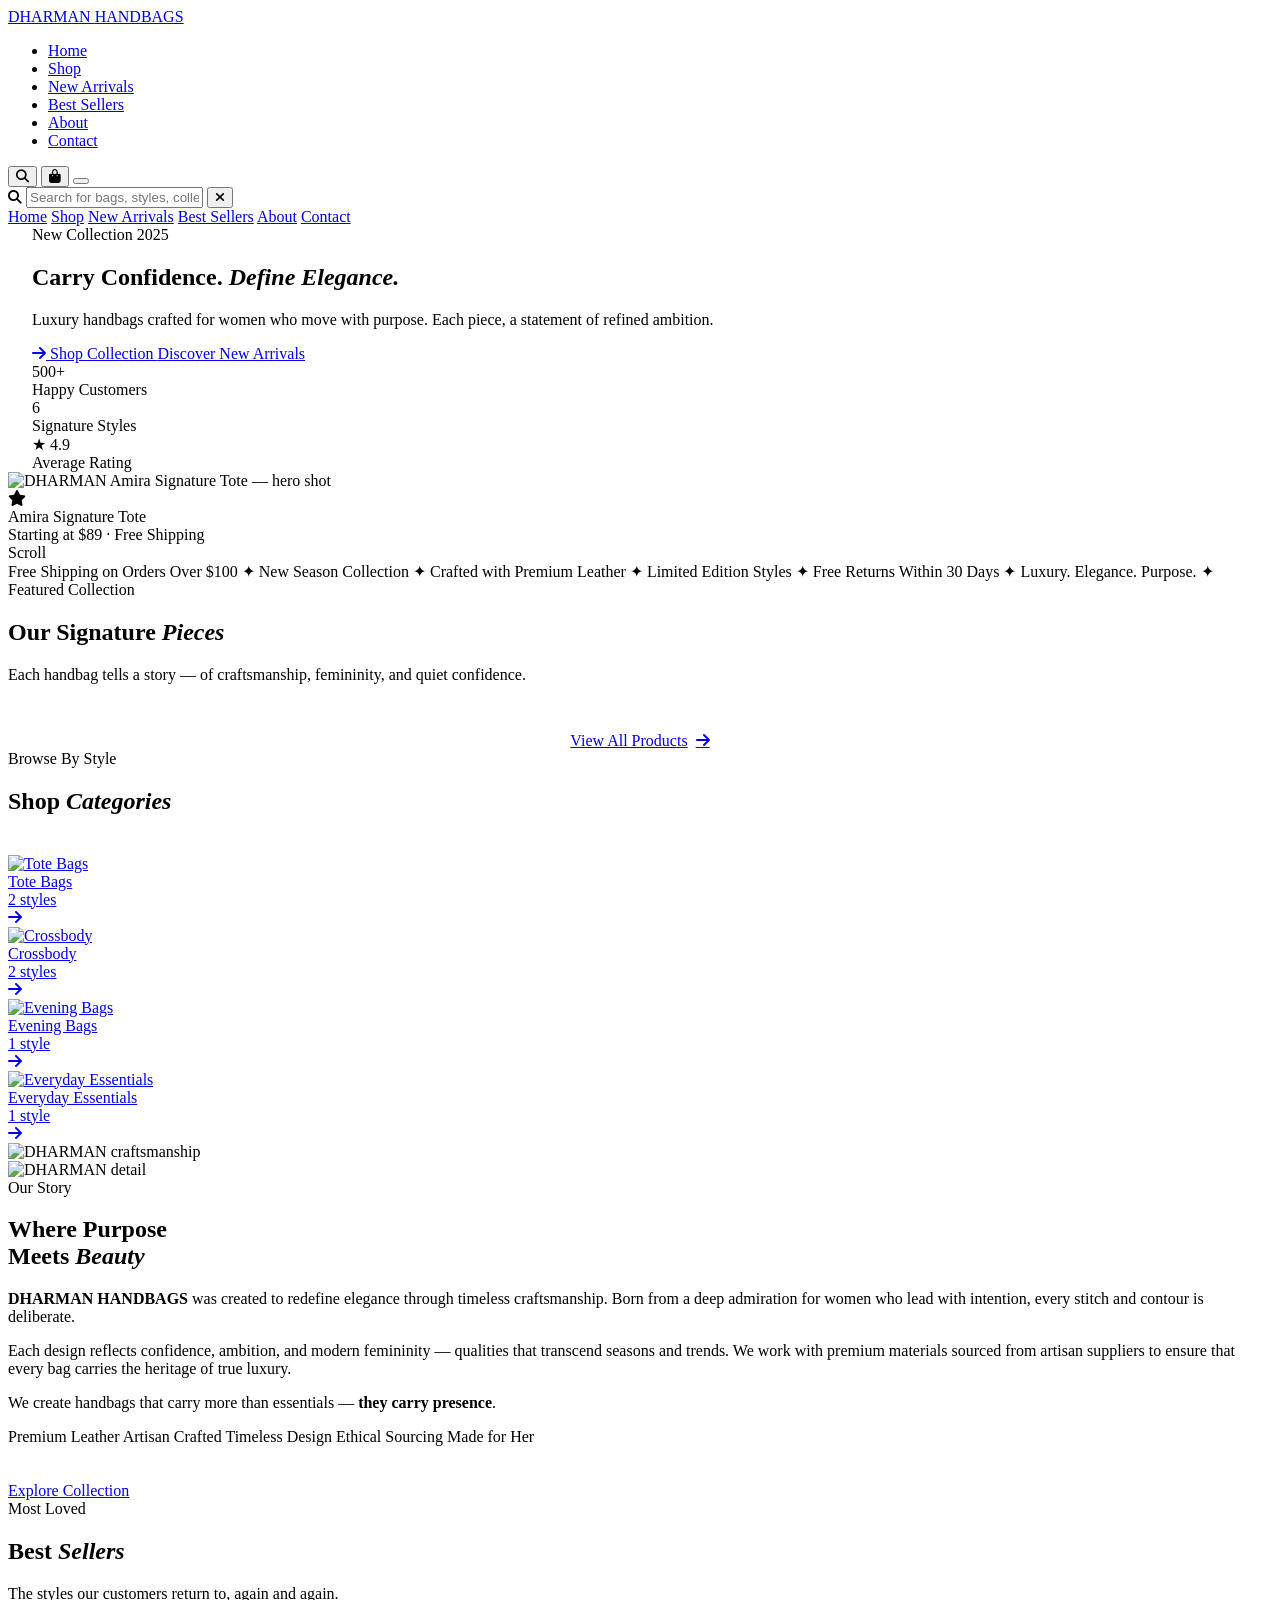
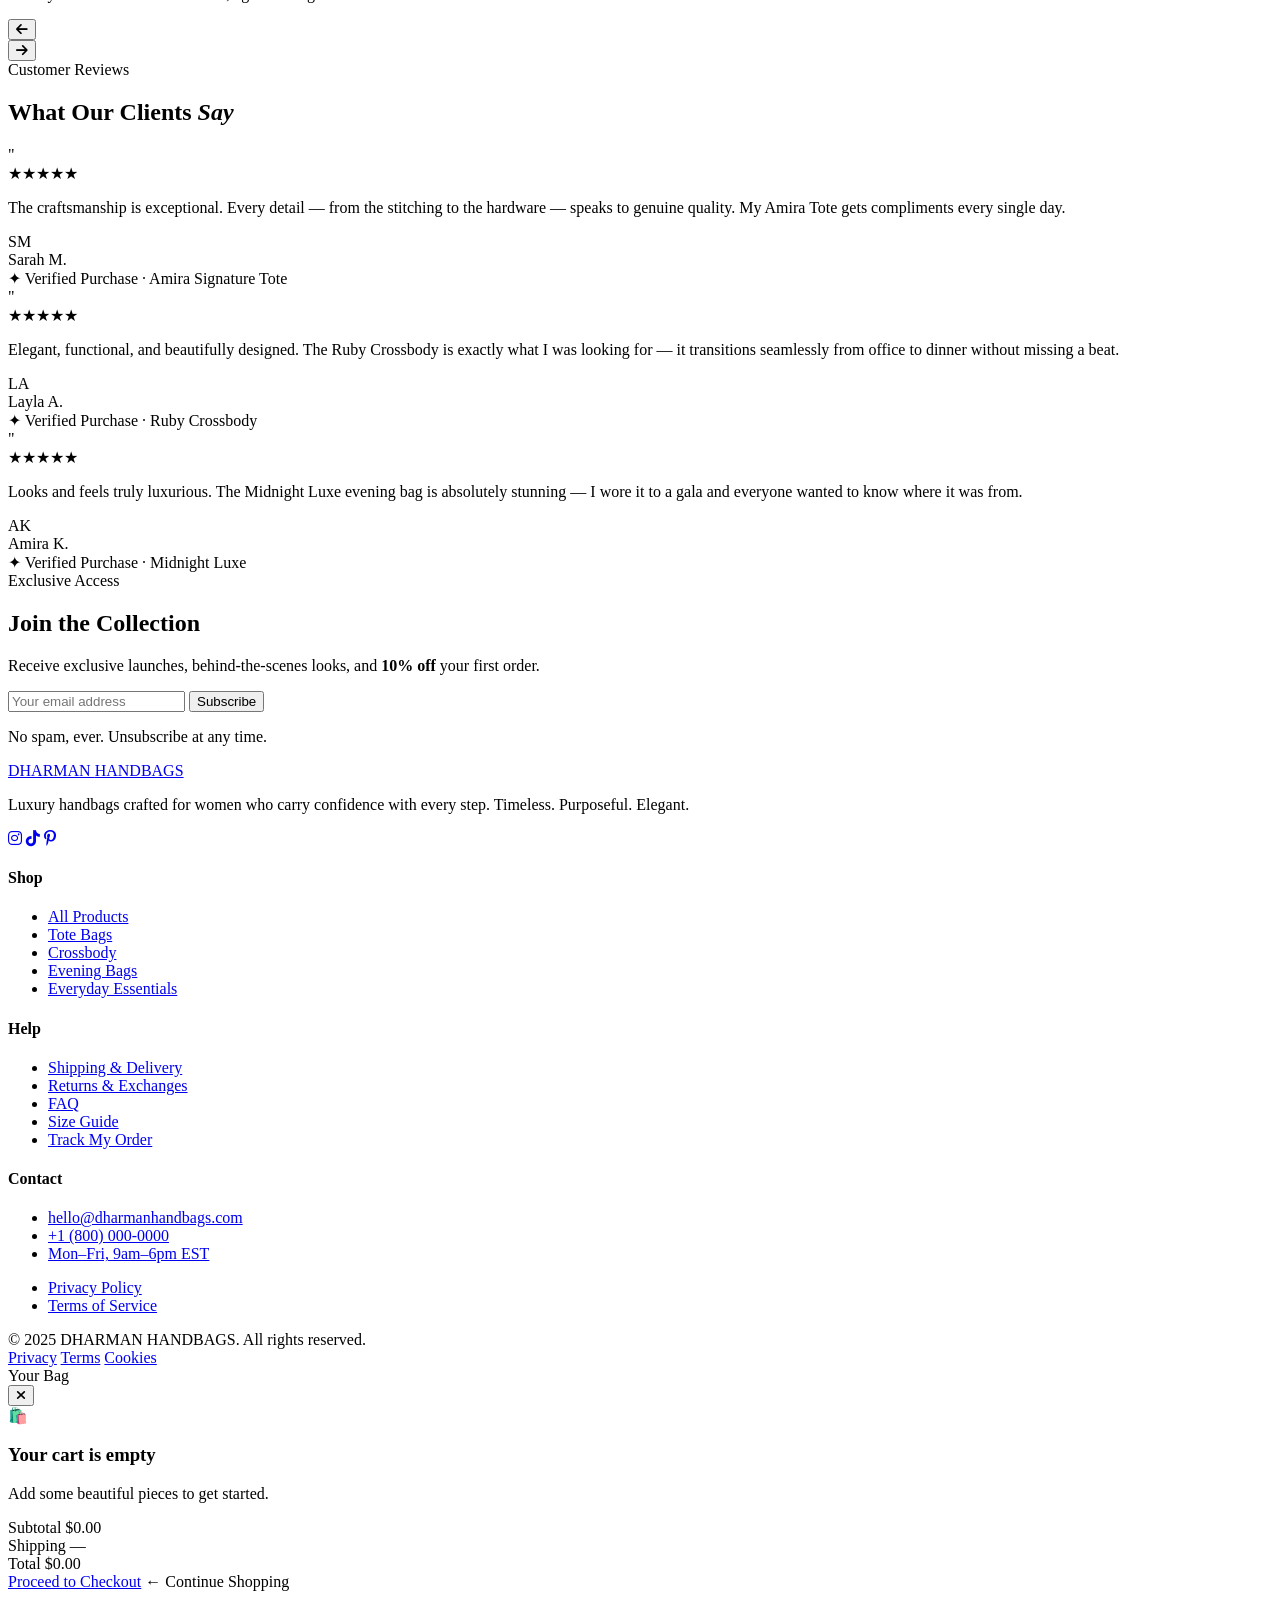
==== index.html @ b0549db4 "Rename index (2).html to index.html" ====
<!DOCTYPE html>
<html lang="en">
<head>
  <meta charset="UTF-8">
  <meta name="viewport" content="width=device-width, initial-scale=1.0">
  <title>DHARMAN HANDBAGS — Luxury Crafted for Women Who Move with Purpose</title>
  <meta name="description" content="Discover DHARMAN HANDBAGS — a luxury women's handbag brand crafted for elegance, confidence, and timeless style.">
  <link rel="stylesheet" href="style.css">
  <link rel="preconnect" href="https://fonts.googleapis.com">
  <link rel="preconnect" href="https://fonts.gstatic.com" crossorigin>
  <link rel="stylesheet" href="https://cdnjs.cloudflare.com/ajax/libs/font-awesome/6.5.0/css/all.min.css">
</head>
<body>

<!-- ═══════════════════════════════════════════════════════════
     NAVBAR
═══════════════════════════════════════════════════════════ -->
<nav class="navbar">
  <div class="container nav-inner">
    <a href="index.html" class="nav-logo">DHARMAN <span>HANDBAGS</span></a>
    <ul class="nav-links">
      <li><a href="index.html">Home</a></li>
      <li><a href="shop.html">Shop</a></li>
      <li><a href="shop.html?cat=New+Arrivals">New Arrivals</a></li>
      <li><a href="shop.html?sort=popular">Best Sellers</a></li>
      <li><a href="#story">About</a></li>
      <li><a href="#contact">Contact</a></li>
    </ul>
    <div class="nav-icons">
      <button class="search-toggle" aria-label="Search"><i class="fas fa-search"></i></button>
      <button class="cart-toggle" aria-label="Cart" style="position:relative;">
        <i class="fas fa-shopping-bag"></i>
        <span class="cart-count" style="display:none;">0</span>
      </button>
      <button class="hamburger" aria-label="Menu">
        <span></span><span></span><span></span>
      </button>
    </div>
  </div>
</nav>

<!-- Search Bar -->
<div class="search-bar">
  <i class="fas fa-search" style="color:var(--text-muted);font-size:0.85rem;"></i>
  <input type="text" placeholder="Search for bags, styles, collections…">
  <button class="search-close"><i class="fas fa-times"></i></button>
</div>

<!-- Mobile Nav -->
<nav class="mobile-nav">
  <a href="index.html">Home</a>
  <a href="shop.html">Shop</a>
  <a href="shop.html?cat=New+Arrivals">New Arrivals</a>
  <a href="shop.html?sort=popular">Best Sellers</a>
  <a href="#story">About</a>
  <a href="#contact">Contact</a>
</nav>

<!-- ═══════════════════════════════════════════════════════════
     HERO
═══════════════════════════════════════════════════════════ -->
<section class="hero">
  <div class="hero-bg"></div>
  <div class="hero-pattern"></div>

  <div class="container" style="display:contents;">
    <div class="hero-content" style="padding-left:max(24px, calc((100vw - 1280px)/2 + 24px));">
      <div class="hero-eyebrow fade-in">New Collection 2025</div>
      <h1 class="hero-title fade-in fade-in-delay-1">
        Carry Confidence.
        <em>Define Elegance.</em>
      </h1>
      <p class="hero-sub fade-in fade-in-delay-2">
        Luxury handbags crafted for women who move with purpose.
        Each piece, a statement of refined ambition.
      </p>
      <div class="hero-ctas fade-in fade-in-delay-3">
        <a href="shop.html" class="btn-primary">
          <i class="fas fa-arrow-right"></i> Shop Collection
        </a>
        <a href="shop.html?cat=New+Arrivals" class="btn-secondary">
          Discover New Arrivals
        </a>
      </div>
      <div class="hero-badge fade-in fade-in-delay-4">
        <div class="hero-badge-item">
          <div class="hero-badge-num">500+</div>
          <div class="hero-badge-text">Happy Customers</div>
        </div>
        <div class="hero-badge-item">
          <div class="hero-badge-num">6</div>
          <div class="hero-badge-text">Signature Styles</div>
        </div>
        <div class="hero-badge-item">
          <div class="hero-badge-num">★ 4.9</div>
          <div class="hero-badge-text">Average Rating</div>
        </div>
      </div>
    </div>

    <div class="hero-image-wrap">
      <img
        src="https://images.unsplash.com/photo-1584917865442-de89df76afd3?w=1200&q=85"
        alt="DHARMAN Amira Signature Tote — hero shot"
        fetchpriority="high">
      <div class="hero-image-tag">
        <div class="hero-image-tag-icon"><i class="fas fa-star"></i></div>
        <div class="hero-image-tag-info">
          <div class="hero-image-tag-title">Amira Signature Tote</div>
          <div class="hero-image-tag-sub">Starting at $89 · Free Shipping</div>
        </div>
      </div>
    </div>
  </div>

  <div class="hero-scroll">
    <div class="hero-scroll-line"></div>
    Scroll
  </div>
</section>

<!-- ═══════════════════════════════════════════════════════════
     MARQUEE
═══════════════════════════════════════════════════════════ -->
<div class="marquee-strip">
  <div class="marquee-inner">
    <span>Free Shipping on Orders Over $100</span>
    <span class="dot">✦</span>
    <span>New Season Collection</span>
    <span class="dot">✦</span>
    <span>Crafted with Premium Leather</span>
    <span class="dot">✦</span>
    <span>Limited Edition Styles</span>
    <span class="dot">✦</span>
    <span>Free Returns Within 30 Days</span>
    <span class="dot">✦</span>
    <span>Luxury. Elegance. Purpose.</span>
    <span class="dot">✦</span>
  </div>
</div>

<!-- ═══════════════════════════════════════════════════════════
     FEATURED COLLECTION
═══════════════════════════════════════════════════════════ -->
<section class="section" id="collection">
  <div class="container">
    <div class="section-header fade-in">
      <div class="section-label">Featured Collection</div>
      <h2 class="section-title">Our Signature <em>Pieces</em></h2>
      <p>Each handbag tells a story — of craftsmanship, femininity, and quiet confidence.</p>
    </div>
    <!-- Populated by JS -->
    <div class="products-grid"></div>
    <div style="text-align:center;margin-top:48px;" class="fade-in">
      <a href="shop.html" class="btn-primary" style="display:inline-flex;">
        View All Products <i class="fas fa-arrow-right" style="margin-left:8px;"></i>
      </a>
    </div>
  </div>
</section>

<!-- ═══════════════════════════════════════════════════════════
     CATEGORIES
═══════════════════════════════════════════════════════════ -->
<section class="categories-section">
  <div class="container">
    <div class="section-header fade-in" style="margin-bottom:40px;">
      <div class="section-label">Browse By Style</div>
      <h2 class="section-title">Shop <em>Categories</em></h2>
    </div>
    <div class="categories-grid">
      <a href="shop.html?cat=Tote+Bags" class="category-card fade-in fade-in-delay-1">
        <img src="https://images.unsplash.com/photo-1584917865442-de89df76afd3?w=500&q=80" alt="Tote Bags">
        <div class="category-overlay">
          <div class="category-name">Tote Bags</div>
          <div class="category-count">2 styles</div>
        </div>
        <div class="category-arrow"><i class="fas fa-arrow-right"></i></div>
      </a>
      <a href="shop.html?cat=Crossbody" class="category-card fade-in fade-in-delay-2">
        <img src="https://images.unsplash.com/photo-1548036328-c9fa89d128fa?w=500&q=80" alt="Crossbody">
        <div class="category-overlay">
          <div class="category-name">Crossbody</div>
          <div class="category-count">2 styles</div>
        </div>
        <div class="category-arrow"><i class="fas fa-arrow-right"></i></div>
      </a>
      <a href="shop.html?cat=Evening+Bags" class="category-card fade-in fade-in-delay-3">
        <img src="https://images.unsplash.com/photo-1575032617751-6ddec2089882?w=500&q=80" alt="Evening Bags">
        <div class="category-overlay">
          <div class="category-name">Evening Bags</div>
          <div class="category-count">1 style</div>
        </div>
        <div class="category-arrow"><i class="fas fa-arrow-right"></i></div>
      </a>
      <a href="shop.html?cat=Everyday+Essentials" class="category-card fade-in fade-in-delay-4">
        <img src="https://images.unsplash.com/photo-1594938298603-c8148c4dae35?w=500&q=80" alt="Everyday Essentials">
        <div class="category-overlay">
          <div class="category-name">Everyday Essentials</div>
          <div class="category-count">1 style</div>
        </div>
        <div class="category-arrow"><i class="fas fa-arrow-right"></i></div>
      </a>
    </div>
  </div>
</section>

<!-- ═══════════════════════════════════════════════════════════
     BRAND STORY
═══════════════════════════════════════════════════════════ -->
<section class="story-section" id="story">
  <div class="container">
    <div class="story-grid">
      <div class="story-images fade-in">
        <div class="story-img-main">
          <img src="https://images.unsplash.com/photo-1566150905458-1bf1fc113f0d?w=700&q=80" alt="DHARMAN craftsmanship">
        </div>
        <div class="story-img-accent">
          <img src="https://images.unsplash.com/photo-1600493572824-56cfcbfaf5f3?w=500&q=80" alt="DHARMAN detail">
        </div>
      </div>
      <div class="story-content fade-in fade-in-delay-2">
        <div class="section-label">Our Story</div>
        <h2 class="section-title">Where Purpose<br>Meets <em>Beauty</em></h2>
        <p>
          <strong>DHARMAN HANDBAGS</strong> was created to redefine elegance through timeless
          craftsmanship. Born from a deep admiration for women who lead with intention,
          every stitch and contour is deliberate.
        </p>
        <p>
          Each design reflects confidence, ambition, and modern femininity —
          qualities that transcend seasons and trends. We work with premium materials
          sourced from artisan suppliers to ensure that every bag carries the
          heritage of true luxury.
        </p>
        <p>
          We create handbags that carry more than essentials — <strong>they carry presence</strong>.
        </p>
        <div class="story-pillars">
          <span class="story-pillar">Premium Leather</span>
          <span class="story-pillar">Artisan Crafted</span>
          <span class="story-pillar">Timeless Design</span>
          <span class="story-pillar">Ethical Sourcing</span>
          <span class="story-pillar">Made for Her</span>
        </div>
        <div style="margin-top:36px;">
          <a href="#collection" class="btn-primary" style="display:inline-flex;">
            Explore Collection
          </a>
        </div>
      </div>
    </div>
  </div>
</section>

<!-- ═══════════════════════════════════════════════════════════
     BEST SELLERS CAROUSEL
═══════════════════════════════════════════════════════════ -->
<section class="carousel-section">
  <div class="container">
    <div class="section-header fade-in">
      <div class="section-label">Most Loved</div>
      <h2 class="section-title">Best <em style="color:var(--gold);">Sellers</em></h2>
      <p>The styles our customers return to, again and again.</p>
    </div>
    <div class="carousel-track-wrap">
      <div class="carousel-track">
        <!-- Populated by JS -->
      </div>
    </div>
    <div class="carousel-controls">
      <button class="carousel-btn-nav carousel-prev" aria-label="Previous">
        <i class="fas fa-arrow-left"></i>
      </button>
      <div class="carousel-dots"></div>
      <button class="carousel-btn-nav carousel-next" aria-label="Next">
        <i class="fas fa-arrow-right"></i>
      </button>
    </div>
  </div>
</section>

<!-- ═══════════════════════════════════════════════════════════
     REVIEWS
═══════════════════════════════════════════════════════════ -->
<section class="reviews-section">
  <div class="container">
    <div class="section-header fade-in">
      <div class="section-label">Customer Reviews</div>
      <h2 class="section-title">What Our Clients <em>Say</em></h2>
    </div>
    <div class="reviews-grid">
      <div class="review-card fade-in fade-in-delay-1">
        <div class="review-quote">"</div>
        <div class="review-stars">★★★★★</div>
        <p class="review-text">The craftsmanship is exceptional. Every detail — from the stitching to the hardware — speaks to genuine quality. My Amira Tote gets compliments every single day.</p>
        <div class="review-author">
          <div class="review-avatar">SM</div>
          <div>
            <div class="review-author-name">Sarah M.</div>
            <div class="review-verified">✦ Verified Purchase · Amira Signature Tote</div>
          </div>
        </div>
      </div>
      <div class="review-card fade-in fade-in-delay-2">
        <div class="review-quote">"</div>
        <div class="review-stars">★★★★★</div>
        <p class="review-text">Elegant, functional, and beautifully designed. The Ruby Crossbody is exactly what I was looking for — it transitions seamlessly from office to dinner without missing a beat.</p>
        <div class="review-author">
          <div class="review-avatar">LA</div>
          <div>
            <div class="review-author-name">Layla A.</div>
            <div class="review-verified">✦ Verified Purchase · Ruby Crossbody</div>
          </div>
        </div>
      </div>
      <div class="review-card fade-in fade-in-delay-3">
        <div class="review-quote">"</div>
        <div class="review-stars">★★★★★</div>
        <p class="review-text">Looks and feels truly luxurious. The Midnight Luxe evening bag is absolutely stunning — I wore it to a gala and everyone wanted to know where it was from.</p>
        <div class="review-author">
          <div class="review-avatar">AK</div>
          <div>
            <div class="review-author-name">Amira K.</div>
            <div class="review-verified">✦ Verified Purchase · Midnight Luxe</div>
          </div>
        </div>
      </div>
    </div>
  </div>
</section>

<!-- ═══════════════════════════════════════════════════════════
     NEWSLETTER
═══════════════════════════════════════════════════════════ -->
<section class="newsletter-section">
  <div class="container">
    <div class="newsletter-inner fade-in">
      <div class="section-label">Exclusive Access</div>
      <h2 class="newsletter-title">Join the Collection</h2>
      <p class="newsletter-sub">
        Receive exclusive launches, behind-the-scenes looks, and
        <strong style="color:var(--gold);">10% off</strong> your first order.
      </p>
      <form class="newsletter-form" novalidate>
        <input type="email" placeholder="Your email address" required aria-label="Email address">
        <button type="submit">Subscribe</button>
      </form>
      <p class="newsletter-note">No spam, ever. Unsubscribe at any time.</p>
    </div>
  </div>
</section>

<!-- ═══════════════════════════════════════════════════════════
     FOOTER
═══════════════════════════════════════════════════════════ -->
<footer class="footer" id="contact">
  <div class="container">
    <div class="footer-grid">
      <div class="footer-brand">
        <a href="index.html" class="nav-logo">DHARMAN <span>HANDBAGS</span></a>
        <p>Luxury handbags crafted for women who carry confidence with every step. Timeless. Purposeful. Elegant.</p>
        <div class="social-links">
          <a href="#" class="social-link" aria-label="Instagram"><i class="fab fa-instagram"></i></a>
          <a href="#" class="social-link" aria-label="TikTok"><i class="fab fa-tiktok"></i></a>
          <a href="#" class="social-link" aria-label="Pinterest"><i class="fab fa-pinterest-p"></i></a>
        </div>
      </div>
      <div class="footer-col">
        <h4>Shop</h4>
        <ul>
          <li><a href="shop.html">All Products</a></li>
          <li><a href="shop.html?cat=Tote+Bags">Tote Bags</a></li>
          <li><a href="shop.html?cat=Crossbody">Crossbody</a></li>
          <li><a href="shop.html?cat=Evening+Bags">Evening Bags</a></li>
          <li><a href="shop.html?cat=Everyday+Essentials">Everyday Essentials</a></li>
        </ul>
      </div>
      <div class="footer-col">
        <h4>Help</h4>
        <ul>
          <li><a href="#">Shipping & Delivery</a></li>
          <li><a href="#">Returns & Exchanges</a></li>
          <li><a href="#">FAQ</a></li>
          <li><a href="#">Size Guide</a></li>
          <li><a href="#">Track My Order</a></li>
        </ul>
      </div>
      <div class="footer-col">
        <h4>Contact</h4>
        <ul>
          <li><a href="mailto:hello@dharmanhandbags.com">hello@dharmanhandbags.com</a></li>
          <li><a href="#">+1 (800) 000-0000</a></li>
          <li><a href="#">Mon–Fri, 9am–6pm EST</a></li>
          <li style="margin-top:16px;"><a href="#">Privacy Policy</a></li>
          <li><a href="#">Terms of Service</a></li>
        </ul>
      </div>
    </div>
    <div class="footer-bottom">
      <span>© 2025 DHARMAN HANDBAGS. All rights reserved.</span>
      <div class="footer-bottom-links">
        <a href="#">Privacy</a>
        <a href="#">Terms</a>
        <a href="#">Cookies</a>
      </div>
    </div>
  </div>
</footer>

<!-- ═══════════════════════════════════════════════════════════
     CART PANEL
═══════════════════════════════════════════════════════════ -->
<div class="cart-overlay"></div>
<div class="cart-panel">
  <div class="cart-header">
    <div class="cart-title">Your Bag</div>
    <button class="cart-close"><i class="fas fa-times"></i></button>
  </div>
  <div class="cart-items">
    <div class="cart-empty">
      <div class="cart-empty-icon">🛍️</div>
      <h3>Your cart is empty</h3>
      <p>Add some beautiful pieces to get started.</p>
    </div>
  </div>
  <div class="cart-footer">
    <div class="cart-subtotal">
      <span>Subtotal</span>
      <span class="cart-subtotal-val">$0.00</span>
    </div>
    <div class="cart-subtotal">
      <span>Shipping</span>
      <span class="cart-shipping-val">—</span>
    </div>
    <div class="cart-subtotal total">
      <span>Total</span>
      <span class="cart-total-val">$0.00</span>
    </div>
    <a href="#" class="cart-checkout-btn">Proceed to Checkout</a>
    <span class="cart-continue">← Continue Shopping</span>
  </div>
</div>

<script src="https://cdn.jsdelivr.net/npm/@supabase/supabase-js@2"></script>
<script src="supabase.js"></script>
<script src="script.js"></script>
</body>
</html>
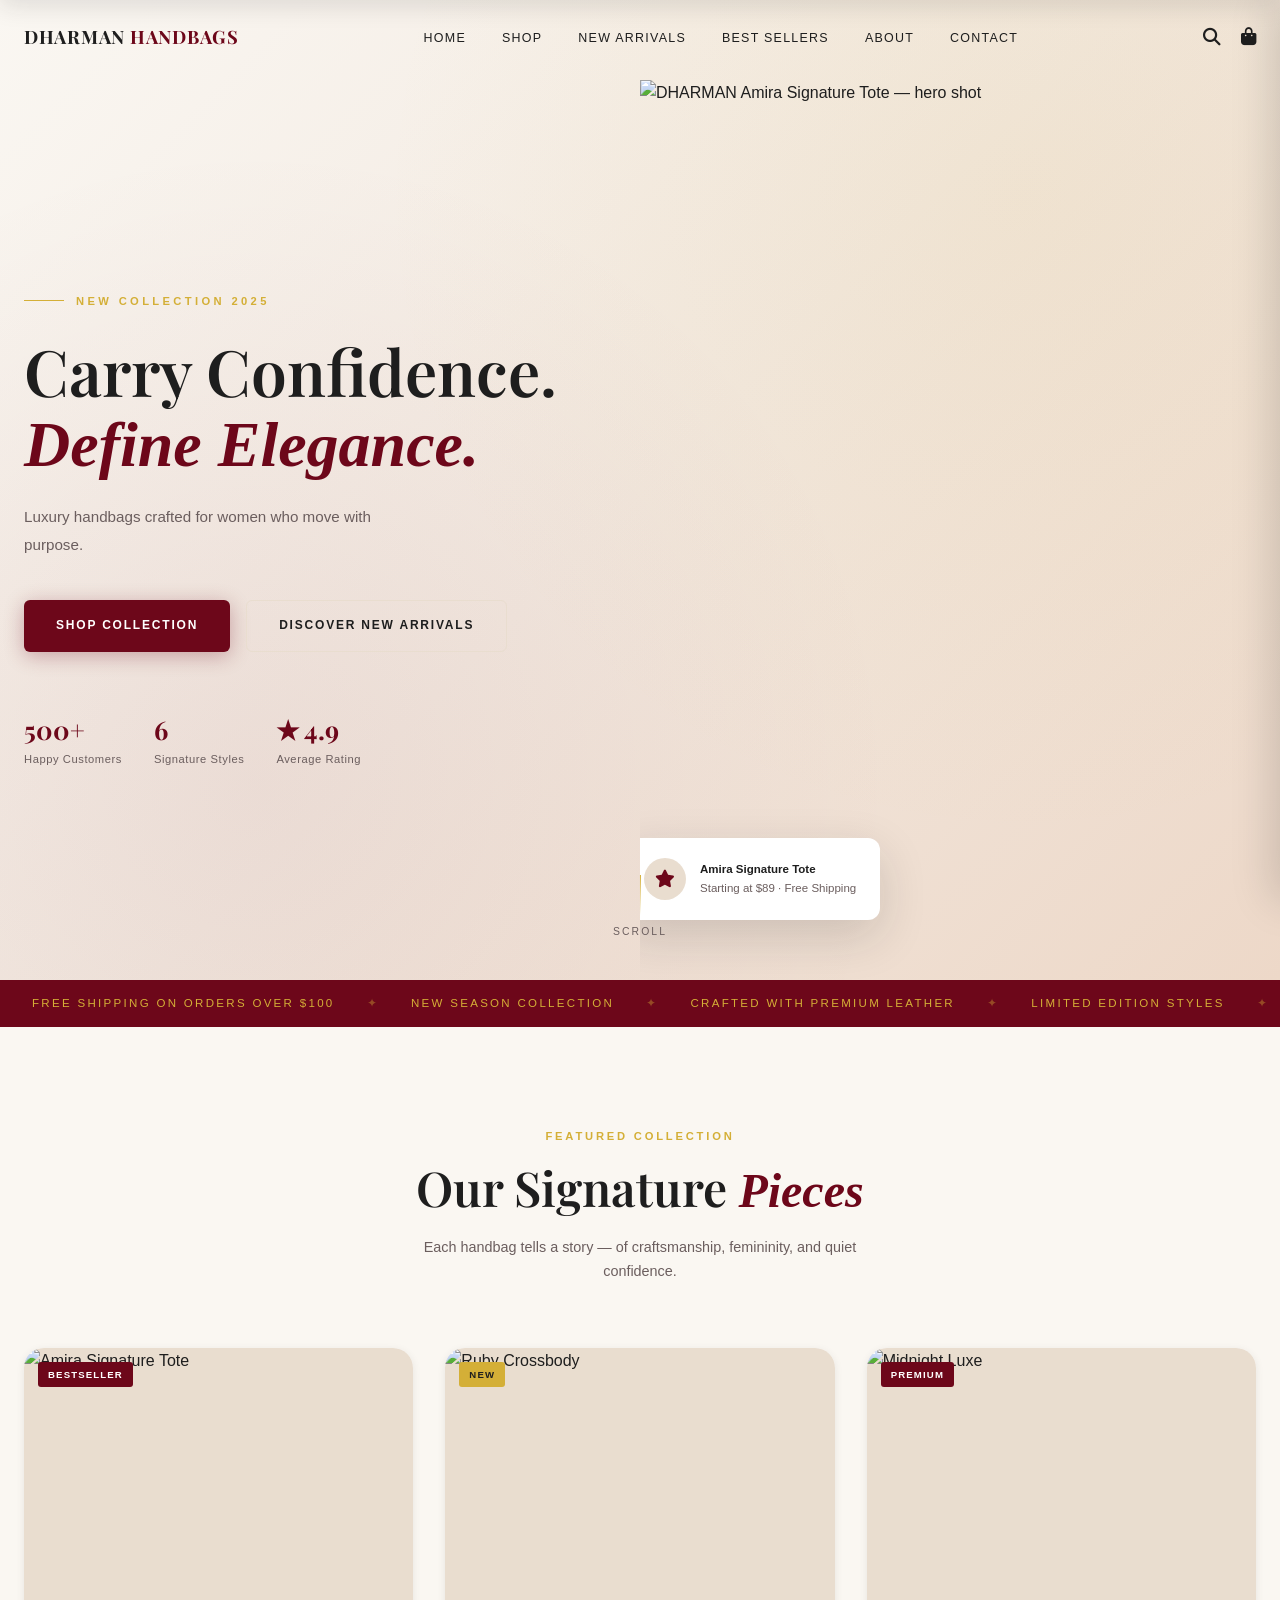
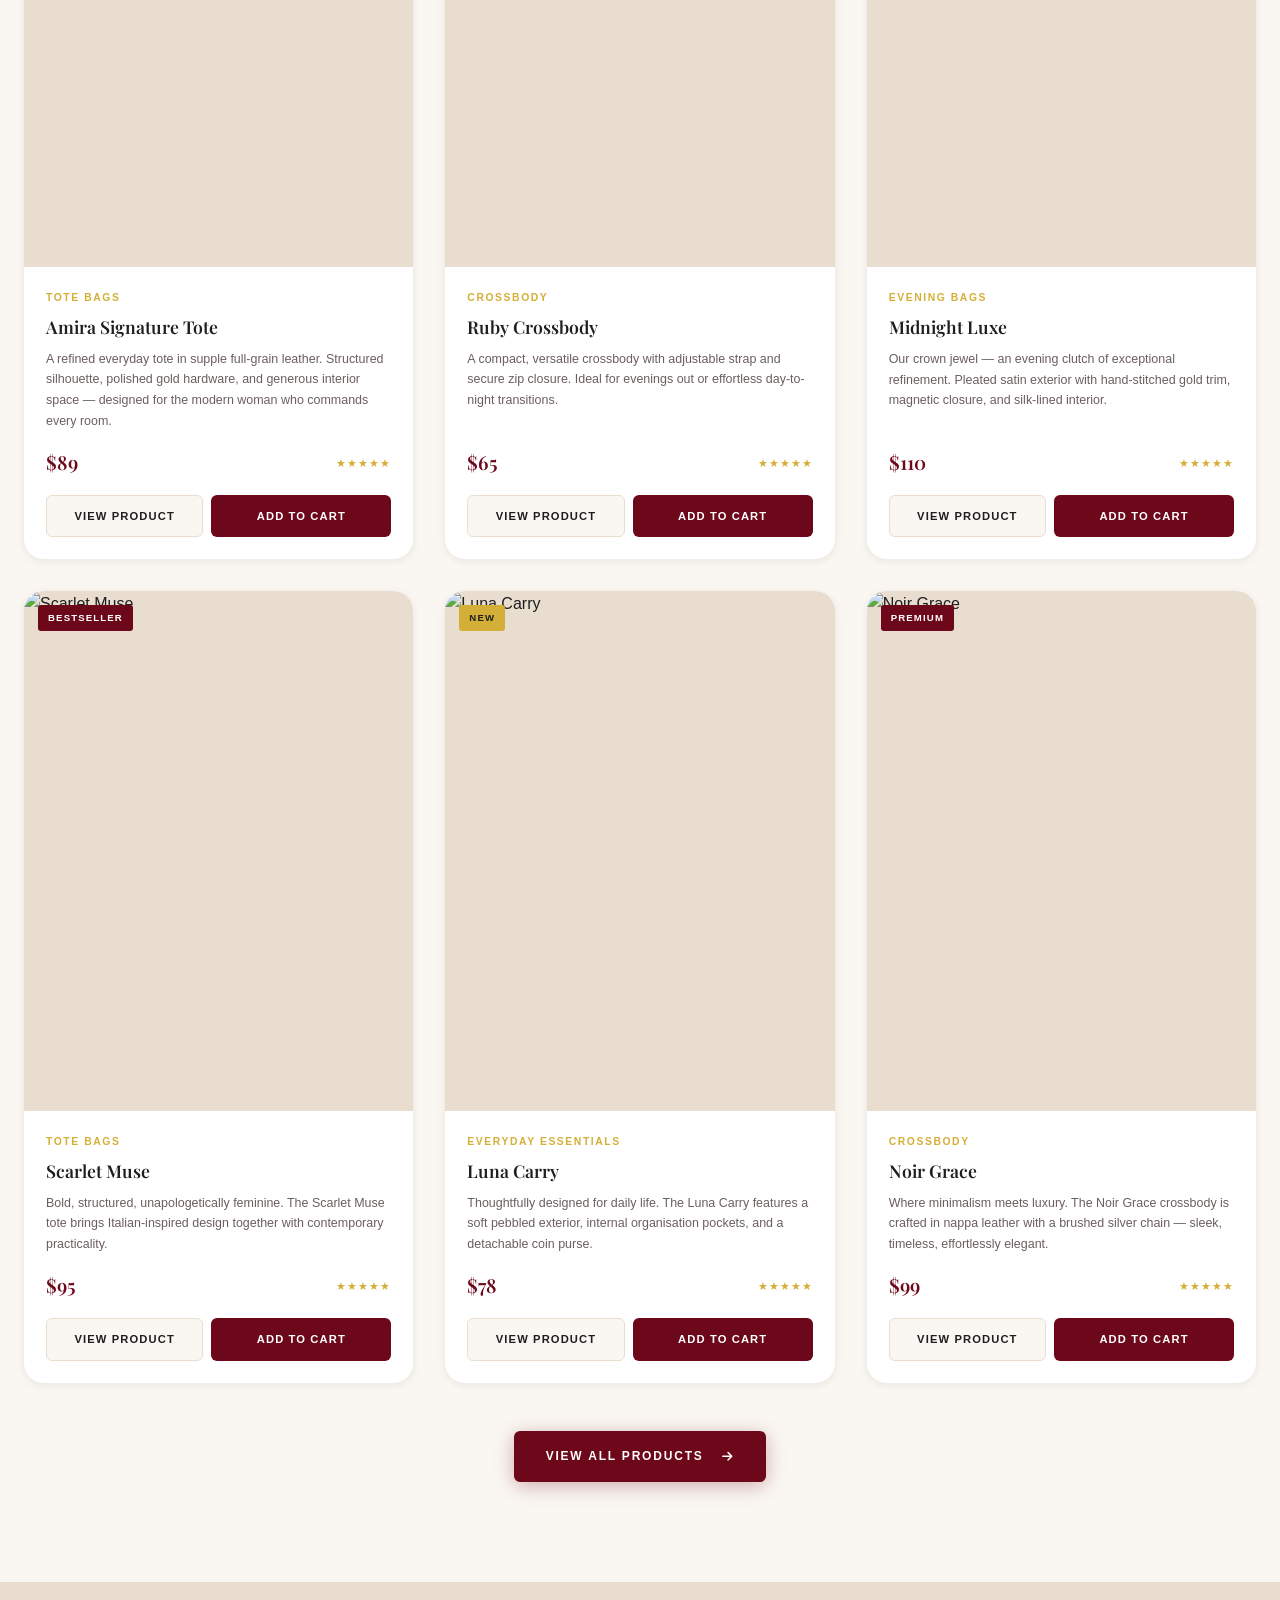
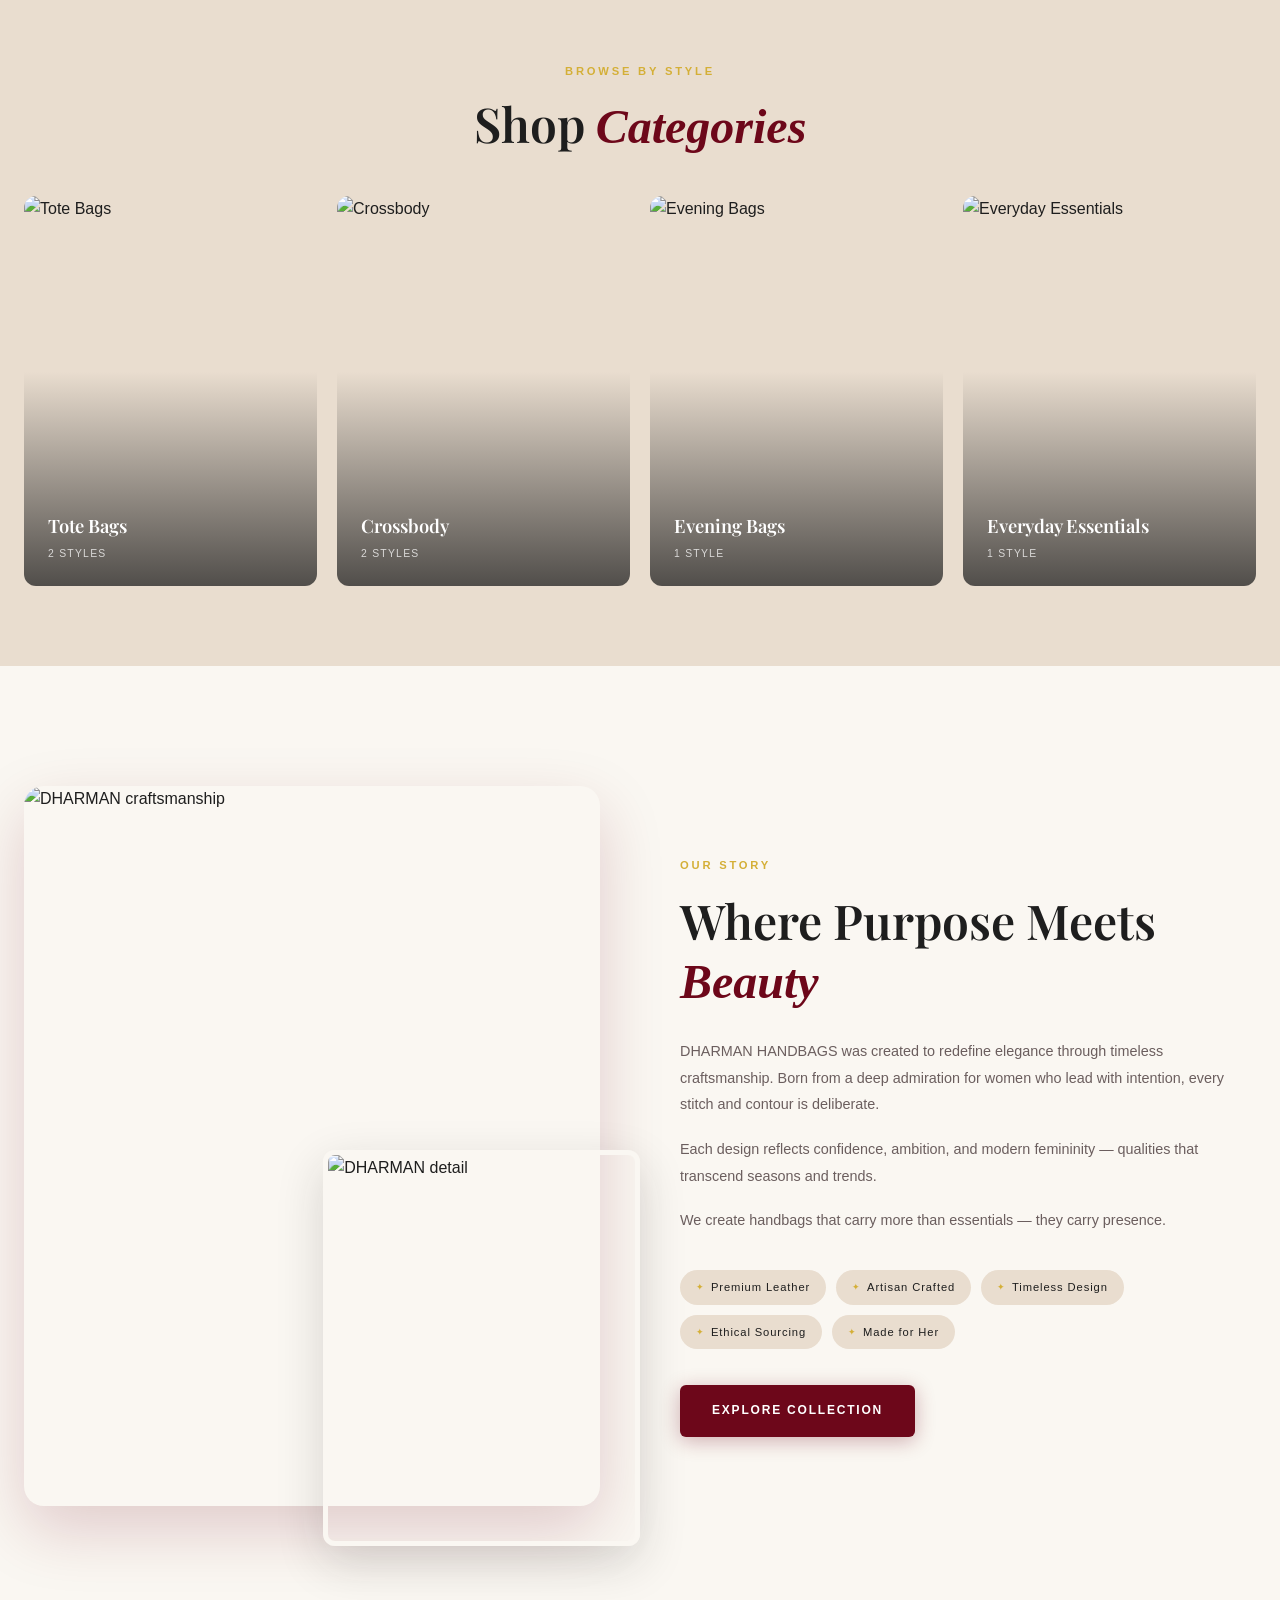
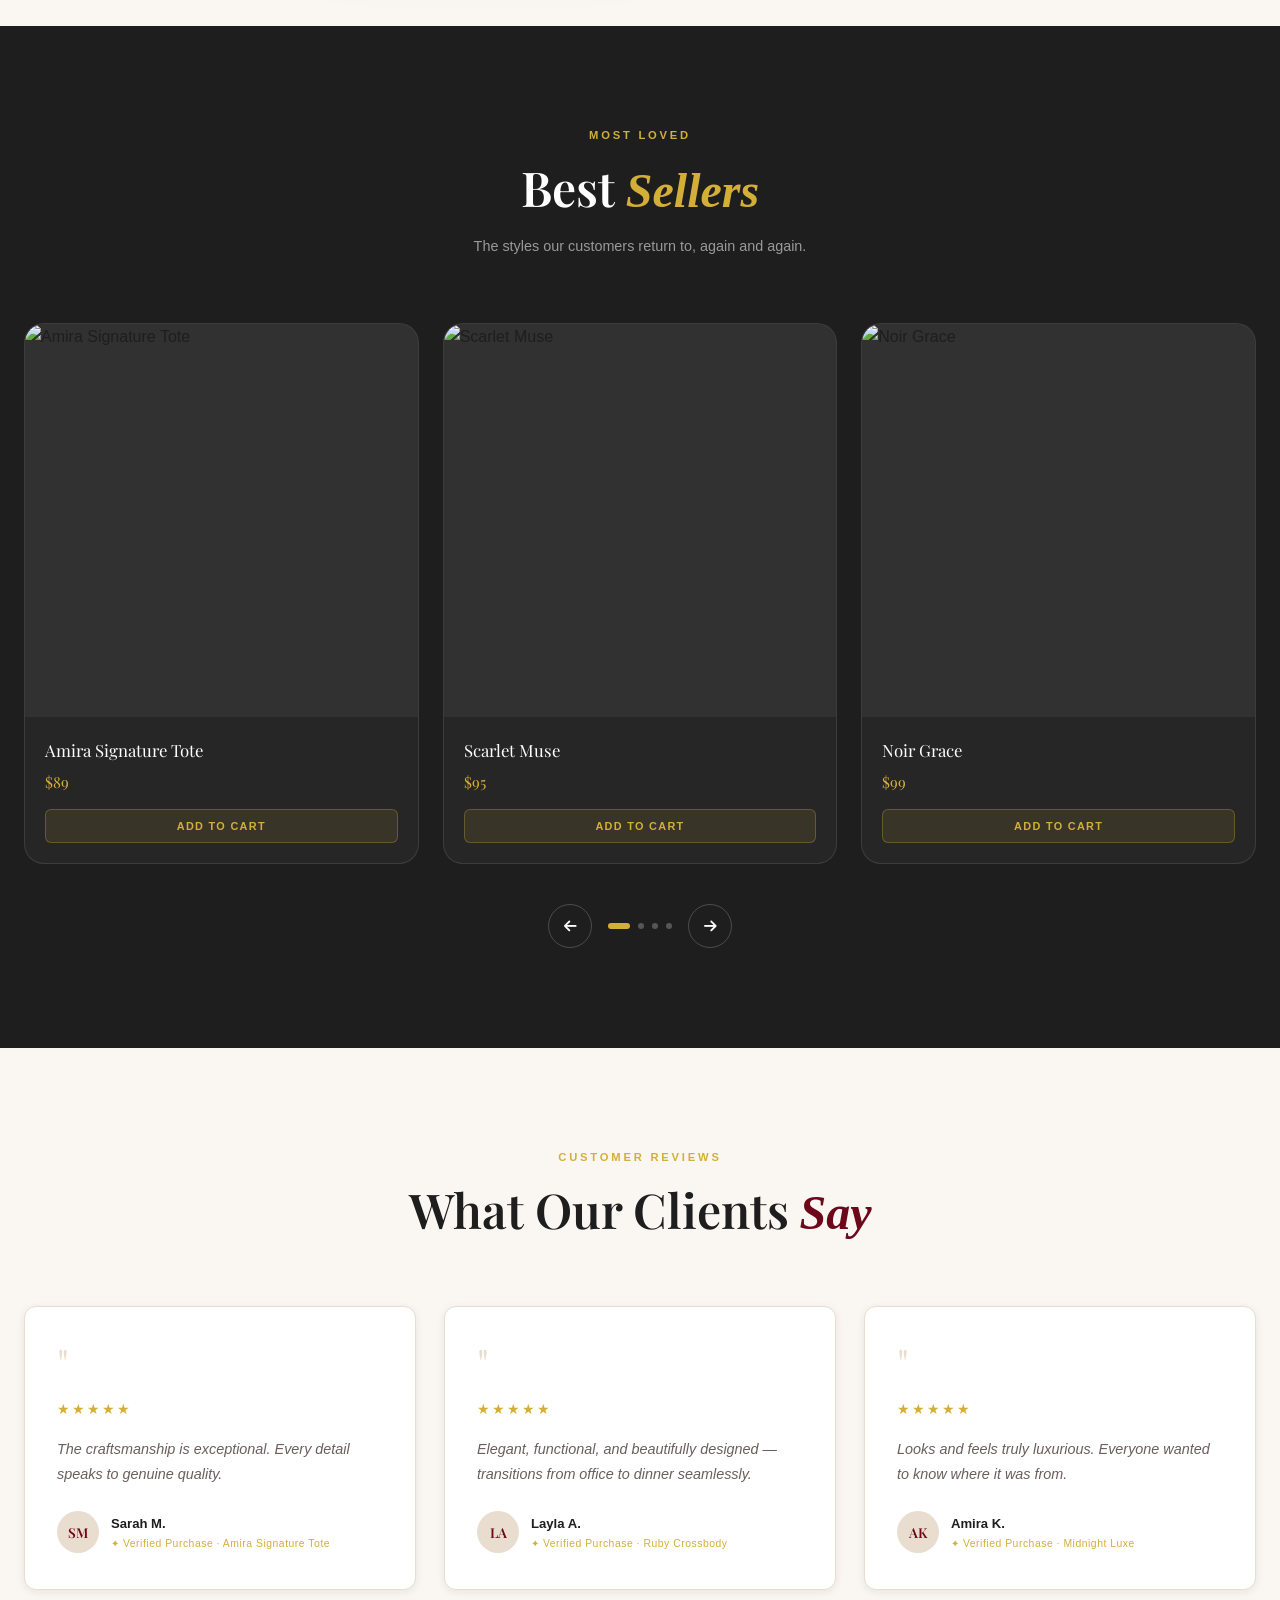
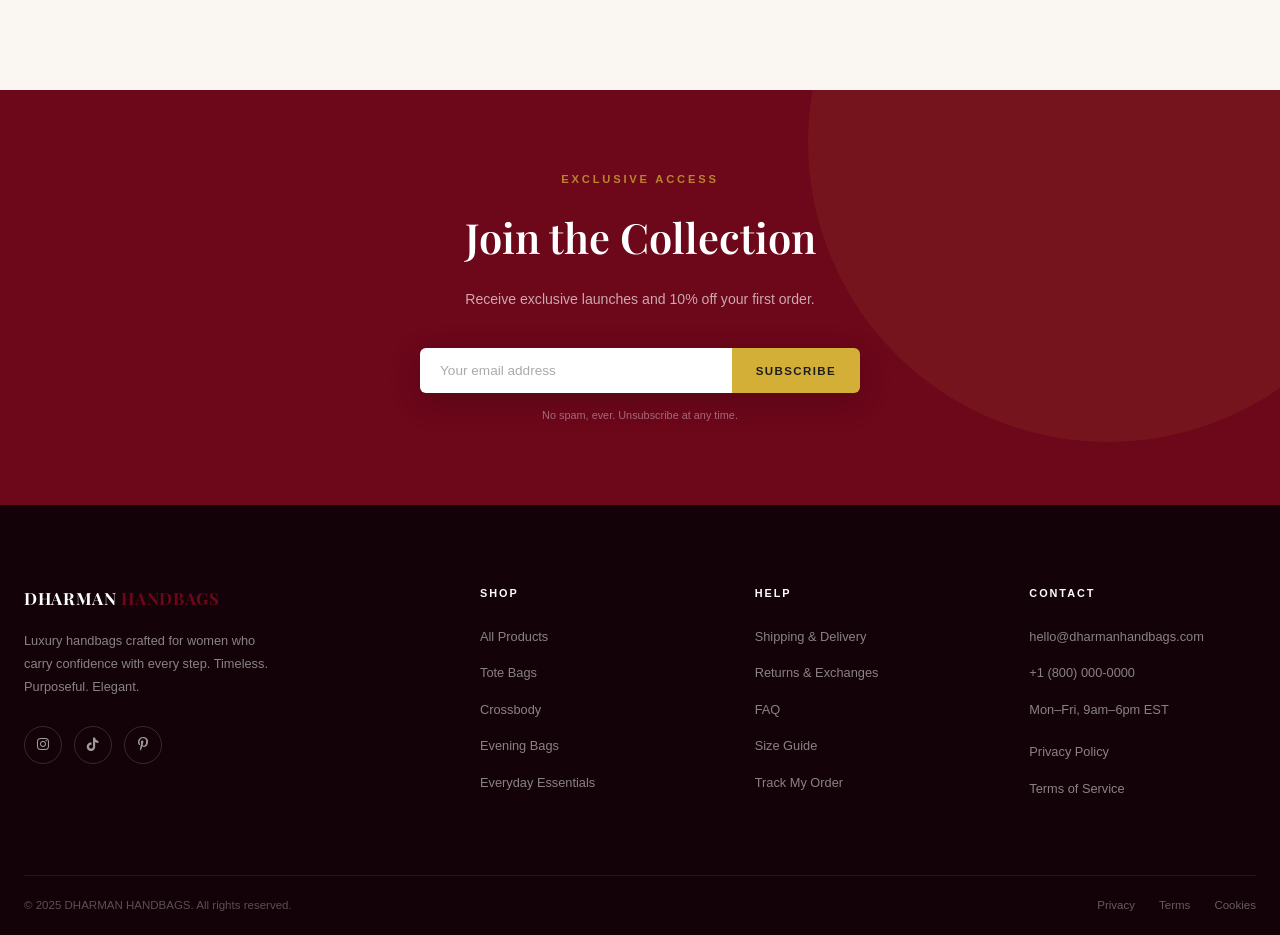
==== commit 775904c8: "Replace checkout link with WhatsApp order button" ====
--- a/index.html
+++ b/index.html
@@ -437,7 +437,7 @@
       <span>Total</span>
       <span class="cart-total-val">$0.00</span>
     </div>
-    <a href="#" class="cart-checkout-btn">Proceed to Checkout</a>
+    <button class="cart-checkout-btn" onclick="checkoutWhatsApp()"><i class="fab fa-whatsapp"></i> Order via WhatsApp</button>
     <span class="cart-continue">← Continue Shopping</span>
   </div>
 </div>
--- a/style.css
+++ b/style.css
@@ -0,0 +1,1908 @@
+/* ============================================================
+   DHARMAN HANDBAGS — style.css
+   Luxury Women's Handbag Brand
+   ============================================================ */
+
+@import url('https://fonts.googleapis.com/css2?family=Playfair+Display:ital,wght@0,400;0,500;0,600;0,700;1,400;1,500&family=Poppins:wght@300;400;500;600&family=Inter:wght@400;500;600&display=swap');
+
+/* ── CSS Custom Properties ─────────────────────────────────── */
+:root {
+  --burgundy:    #6D071A;
+  --gold:        #D4AF37;
+  --ivory:       #FAF7F2;
+  --charcoal:    #1E1E1E;
+  --beige:       #E9DDCF;
+  --rose-gold:   #B76E79;
+  --burgundy-light: #8a0c22;
+  --gold-light:  #e8c84a;
+  --text-muted:  #6b5e5e;
+  --white:       #ffffff;
+  --shadow-sm:   0 2px 8px rgba(30,30,30,0.08);
+  --shadow-md:   0 6px 24px rgba(30,30,30,0.12);
+  --shadow-lg:   0 16px 48px rgba(30,30,30,0.16);
+  --shadow-xl:   0 24px 64px rgba(109,7,26,0.18);
+  --radius-sm:   6px;
+  --radius-md:   12px;
+  --radius-lg:   20px;
+  --transition:  all 0.35s cubic-bezier(0.25, 0.46, 0.45, 0.94);
+  --font-heading: 'Playfair Display', Georgia, serif;
+  --font-body:    'Poppins', sans-serif;
+  --font-ui:      'Inter', sans-serif;
+}
+
+/* ── Reset & Base ───────────────────────────────────────────── */
+*, *::before, *::after { box-sizing: border-box; margin: 0; padding: 0; }
+
+html { scroll-behavior: smooth; font-size: 16px; }
+
+body {
+  font-family: var(--font-body);
+  background-color: var(--ivory);
+  color: var(--charcoal);
+  line-height: 1.65;
+  -webkit-font-smoothing: antialiased;
+  overflow-x: hidden;
+}
+
+img { display: block; max-width: 100%; }
+a  { text-decoration: none; color: inherit; }
+ul { list-style: none; }
+button { cursor: pointer; border: none; background: none; font-family: var(--font-ui); }
+input, select, textarea { font-family: var(--font-body); }
+
+/* ── Utility ────────────────────────────────────────────────── */
+.container { width: 100%; max-width: 1280px; margin: 0 auto; padding: 0 24px; }
+.section-label {
+  font-family: var(--font-ui);
+  font-size: 0.7rem;
+  font-weight: 600;
+  letter-spacing: 0.25em;
+  text-transform: uppercase;
+  color: var(--gold);
+  margin-bottom: 14px;
+}
+.section-title {
+  font-family: var(--font-heading);
+  font-size: clamp(2rem, 4vw, 3rem);
+  font-weight: 600;
+  color: var(--charcoal);
+  line-height: 1.2;
+}
+.section-title em { font-style: italic; color: var(--burgundy); }
+
+/* ── Fade-in Animations ─────────────────────────────────────── */
+.fade-in {
+  opacity: 0;
+  transform: translateY(28px);
+  transition: opacity 0.75s ease, transform 0.75s ease;
+}
+.fade-in.visible { opacity: 1; transform: translateY(0); }
+.fade-in-delay-1 { transition-delay: 0.1s; }
+.fade-in-delay-2 { transition-delay: 0.2s; }
+.fade-in-delay-3 { transition-delay: 0.3s; }
+.fade-in-delay-4 { transition-delay: 0.4s; }
+.fade-in-delay-5 { transition-delay: 0.5s; }
+.fade-in-delay-6 { transition-delay: 0.6s; }
+
+/* ╔══════════════════════════════════════════════════════════╗
+   ║  NAVBAR                                                  ║
+   ╚══════════════════════════════════════════════════════════╝ */
+.navbar {
+  position: fixed;
+  top: 0; left: 0; right: 0;
+  z-index: 1000;
+  padding: 22px 0;
+  transition: var(--transition);
+}
+.navbar.scrolled {
+  background: rgba(250,247,242,0.97);
+  backdrop-filter: blur(12px);
+  -webkit-backdrop-filter: blur(12px);
+  box-shadow: 0 1px 0 rgba(109,7,26,0.12), var(--shadow-sm);
+  padding: 14px 0;
+}
+.nav-inner {
+  display: flex;
+  align-items: center;
+  justify-content: space-between;
+}
+.nav-logo {
+  font-family: var(--font-heading);
+  font-size: 1.15rem;
+  font-weight: 700;
+  letter-spacing: 0.04em;
+  color: var(--charcoal);
+  white-space: nowrap;
+}
+.nav-logo span { color: var(--burgundy); }
+
+.nav-links {
+  display: flex;
+  gap: 36px;
+  align-items: center;
+}
+.nav-links a {
+  font-family: var(--font-ui);
+  font-size: 0.78rem;
+  font-weight: 500;
+  letter-spacing: 0.1em;
+  text-transform: uppercase;
+  color: var(--charcoal);
+  position: relative;
+  transition: color 0.3s;
+}
+.nav-links a::after {
+  content: '';
+  position: absolute;
+  left: 0; bottom: -3px;
+  width: 0; height: 1.5px;
+  background: var(--burgundy);
+  transition: width 0.3s ease;
+}
+.nav-links a:hover { color: var(--burgundy); }
+.nav-links a:hover::after { width: 100%; }
+
+.nav-icons {
+  display: flex;
+  gap: 20px;
+  align-items: center;
+}
+.nav-icons button, .nav-icons a {
+  font-size: 1.1rem;
+  color: var(--charcoal);
+  transition: color 0.3s;
+  position: relative;
+}
+.nav-icons button:hover, .nav-icons a:hover { color: var(--burgundy); }
+
+.cart-count {
+  position: absolute;
+  top: -8px; right: -8px;
+  background: var(--burgundy);
+  color: #fff;
+  font-size: 0.6rem;
+  font-weight: 700;
+  width: 17px; height: 17px;
+  border-radius: 50%;
+  display: flex;
+  align-items: center;
+  justify-content: center;
+  font-family: var(--font-ui);
+}
+
+/* Hamburger */
+.hamburger {
+  display: none;
+  flex-direction: column;
+  gap: 5px;
+  padding: 4px;
+}
+.hamburger span {
+  display: block;
+  width: 22px;
+  height: 1.5px;
+  background: var(--charcoal);
+  transition: var(--transition);
+}
+.hamburger.open span:nth-child(1) { transform: rotate(45deg) translate(4.5px, 4.5px); }
+.hamburger.open span:nth-child(2) { opacity: 0; }
+.hamburger.open span:nth-child(3) { transform: rotate(-45deg) translate(4.5px, -4.5px); }
+
+/* Mobile nav drawer */
+.mobile-nav {
+  display: none;
+  position: fixed;
+  top: 0; left: 0;
+  width: 100%; height: 100vh;
+  background: var(--ivory);
+  z-index: 999;
+  flex-direction: column;
+  justify-content: center;
+  align-items: center;
+  gap: 36px;
+  transform: translateX(-100%);
+  transition: transform 0.4s cubic-bezier(0.77, 0, 0.175, 1);
+}
+.mobile-nav.open { transform: translateX(0); }
+.mobile-nav a {
+  font-family: var(--font-heading);
+  font-size: 1.8rem;
+  color: var(--charcoal);
+  transition: color 0.3s;
+}
+.mobile-nav a:hover { color: var(--burgundy); }
+
+/* Search bar */
+.search-bar {
+  position: fixed;
+  top: 0; left: 0; right: 0;
+  background: var(--ivory);
+  padding: 20px 24px;
+  z-index: 1100;
+  box-shadow: var(--shadow-md);
+  display: flex;
+  align-items: center;
+  gap: 12px;
+  transform: translateY(-100%);
+  transition: transform 0.4s ease;
+}
+.search-bar.open { transform: translateY(0); }
+.search-bar input {
+  flex: 1;
+  border: none;
+  background: none;
+  font-family: var(--font-heading);
+  font-size: 1.2rem;
+  color: var(--charcoal);
+  outline: none;
+}
+.search-bar input::placeholder { color: var(--text-muted); }
+.search-close {
+  font-size: 1.2rem;
+  color: var(--charcoal);
+  transition: color 0.3s;
+}
+.search-close:hover { color: var(--burgundy); }
+
+/* ╔══════════════════════════════════════════════════════════╗
+   ║  HERO                                                    ║
+   ╚══════════════════════════════════════════════════════════╝ */
+.hero {
+  min-height: 100vh;
+  display: grid;
+  grid-template-columns: 1fr 1fr;
+  align-items: center;
+  position: relative;
+  overflow: hidden;
+  padding-top: 80px;
+}
+.hero-bg {
+  position: absolute;
+  inset: 0;
+  background: linear-gradient(135deg, #FAF7F2 0%, #F2E8DF 50%, #EDD8C8 100%);
+}
+.hero-pattern {
+  position: absolute;
+  inset: 0;
+  background-image: radial-gradient(circle at 80% 20%, rgba(212,175,55,0.08) 0%, transparent 50%),
+                    radial-gradient(circle at 20% 80%, rgba(109,7,26,0.06) 0%, transparent 50%);
+}
+.hero-content {
+  position: relative;
+  z-index: 1;
+  padding: 80px 64px 80px 0;
+}
+.hero-eyebrow {
+  font-family: var(--font-ui);
+  font-size: 0.7rem;
+  font-weight: 600;
+  letter-spacing: 0.3em;
+  text-transform: uppercase;
+  color: var(--gold);
+  margin-bottom: 24px;
+  display: flex;
+  align-items: center;
+  gap: 12px;
+}
+.hero-eyebrow::before {
+  content: '';
+  width: 40px;
+  height: 1px;
+  background: var(--gold);
+}
+.hero-title {
+  font-family: var(--font-heading);
+  font-size: clamp(2.4rem, 5vw, 4rem);
+  font-weight: 600;
+  line-height: 1.15;
+  color: var(--charcoal);
+  margin-bottom: 22px;
+}
+.hero-title em {
+  font-style: italic;
+  color: var(--burgundy);
+  display: block;
+}
+.hero-sub {
+  font-size: 0.95rem;
+  color: var(--text-muted);
+  max-width: 380px;
+  margin-bottom: 42px;
+  font-weight: 300;
+  line-height: 1.8;
+}
+.hero-ctas {
+  display: flex;
+  gap: 16px;
+  flex-wrap: wrap;
+}
+
+.btn-primary {
+  display: inline-flex;
+  align-items: center;
+  gap: 10px;
+  background: var(--burgundy);
+  color: #fff;
+  font-family: var(--font-ui);
+  font-size: 0.75rem;
+  font-weight: 600;
+  letter-spacing: 0.15em;
+  text-transform: uppercase;
+  padding: 16px 32px;
+  border-radius: var(--radius-sm);
+  transition: var(--transition);
+  box-shadow: 0 4px 20px rgba(109,7,26,0.3);
+}
+.btn-primary:hover {
+  background: var(--burgundy-light);
+  transform: translateY(-2px);
+  box-shadow: 0 8px 28px rgba(109,7,26,0.4);
+}
+.btn-primary:active { transform: translateY(0); }
+
+.btn-secondary {
+  display: inline-flex;
+  align-items: center;
+  gap: 10px;
+  background: transparent;
+  color: var(--charcoal);
+  font-family: var(--font-ui);
+  font-size: 0.75rem;
+  font-weight: 600;
+  letter-spacing: 0.15em;
+  text-transform: uppercase;
+  padding: 15px 32px;
+  border-radius: var(--radius-sm);
+  border: 1.5px solid var(--beige);
+  transition: var(--transition);
+}
+.btn-secondary:hover {
+  border-color: var(--burgundy);
+  color: var(--burgundy);
+  transform: translateY(-2px);
+}
+
+.btn-gold {
+  background: var(--gold);
+  color: var(--charcoal);
+  box-shadow: 0 4px 20px rgba(212,175,55,0.3);
+}
+.btn-gold:hover {
+  background: var(--gold-light);
+  box-shadow: 0 8px 28px rgba(212,175,55,0.45);
+}
+
+.hero-badge {
+  margin-top: 56px;
+  display: flex;
+  gap: 32px;
+}
+.hero-badge-item {
+  text-align: left;
+}
+.hero-badge-num {
+  font-family: var(--font-heading);
+  font-size: 1.6rem;
+  font-weight: 700;
+  color: var(--burgundy);
+}
+.hero-badge-text {
+  font-size: 0.7rem;
+  color: var(--text-muted);
+  letter-spacing: 0.05em;
+  font-weight: 400;
+}
+
+.hero-image-wrap {
+  position: relative;
+  height: 100vh;
+  overflow: hidden;
+}
+.hero-image-wrap img {
+  width: 100%;
+  height: 100%;
+  object-fit: cover;
+  object-position: center top;
+  transition: transform 8s ease;
+}
+.hero-image-wrap:hover img { transform: scale(1.04); }
+
+.hero-image-tag {
+  position: absolute;
+  bottom: 60px;
+  left: -20px;
+  background: white;
+  padding: 20px 24px;
+  border-radius: var(--radius-md);
+  box-shadow: var(--shadow-lg);
+  display: flex;
+  align-items: center;
+  gap: 14px;
+  min-width: 220px;
+}
+.hero-image-tag-icon {
+  width: 42px; height: 42px;
+  background: var(--beige);
+  border-radius: 50%;
+  display: flex;
+  align-items: center;
+  justify-content: center;
+  font-size: 1.1rem;
+  color: var(--burgundy);
+  flex-shrink: 0;
+}
+.hero-image-tag-info { font-size: 0.72rem; }
+.hero-image-tag-title { font-weight: 600; color: var(--charcoal); }
+.hero-image-tag-sub { color: var(--text-muted); }
+
+.hero-scroll {
+  position: absolute;
+  bottom: 40px;
+  left: 50%;
+  transform: translateX(-50%);
+  z-index: 2;
+  display: flex;
+  flex-direction: column;
+  align-items: center;
+  gap: 8px;
+  color: var(--text-muted);
+  font-size: 0.65rem;
+  letter-spacing: 0.2em;
+  text-transform: uppercase;
+  font-family: var(--font-ui);
+}
+.hero-scroll-line {
+  width: 1px;
+  height: 40px;
+  background: linear-gradient(to bottom, var(--gold), transparent);
+  animation: scrollAnim 2s ease-in-out infinite;
+}
+@keyframes scrollAnim {
+  0%, 100% { opacity: 1; transform: scaleY(1); }
+  50% { opacity: 0.5; transform: scaleY(0.7); }
+}
+
+/* ╔══════════════════════════════════════════════════════════╗
+   ║  MARQUEE STRIP                                           ║
+   ╚══════════════════════════════════════════════════════════╝ */
+.marquee-strip {
+  background: var(--burgundy);
+  padding: 14px 0;
+  overflow: hidden;
+}
+.marquee-inner {
+  display: flex;
+  white-space: nowrap;
+  animation: marquee 24s linear infinite;
+}
+.marquee-inner span {
+  font-family: var(--font-ui);
+  font-size: 0.72rem;
+  letter-spacing: 0.2em;
+  text-transform: uppercase;
+  color: var(--gold);
+  padding: 0 32px;
+}
+.marquee-inner .dot {
+  color: rgba(212,175,55,0.4);
+  padding: 0;
+}
+@keyframes marquee {
+  from { transform: translateX(0); }
+  to   { transform: translateX(-50%); }
+}
+
+/* ╔══════════════════════════════════════════════════════════╗
+   ║  FEATURED COLLECTION                                     ║
+   ╚══════════════════════════════════════════════════════════╝ */
+.section {
+  padding: 100px 0;
+}
+.section-header {
+  text-align: center;
+  margin-bottom: 64px;
+}
+.section-header .section-title { margin-bottom: 16px; }
+.section-header p {
+  color: var(--text-muted);
+  font-size: 0.9rem;
+  max-width: 480px;
+  margin: 0 auto;
+}
+
+.products-grid {
+  display: grid;
+  grid-template-columns: repeat(3, 1fr);
+  gap: 32px;
+}
+
+/* Product Card */
+.product-card {
+  background: var(--white);
+  border-radius: var(--radius-lg);
+  overflow: hidden;
+  box-shadow: var(--shadow-sm);
+  transition: var(--transition);
+  display: flex;
+  flex-direction: column;
+}
+.product-card:hover {
+  transform: translateY(-8px);
+  box-shadow: var(--shadow-xl);
+}
+
+.product-image-wrap {
+  position: relative;
+  overflow: hidden;
+  aspect-ratio: 3/4;
+  background: var(--beige);
+}
+.product-image-wrap img {
+  width: 100%;
+  height: 100%;
+  object-fit: cover;
+  transition: transform 0.6s ease;
+}
+.product-card:hover .product-image-wrap img { transform: scale(1.07); }
+
+.product-badge {
+  position: absolute;
+  top: 14px;
+  left: 14px;
+  background: var(--burgundy);
+  color: white;
+  font-family: var(--font-ui);
+  font-size: 0.6rem;
+  font-weight: 700;
+  letter-spacing: 0.12em;
+  text-transform: uppercase;
+  padding: 5px 10px;
+  border-radius: 3px;
+}
+.product-badge.new { background: var(--gold); color: var(--charcoal); }
+
+.product-actions-float {
+  position: absolute;
+  top: 14px;
+  right: 14px;
+  display: flex;
+  flex-direction: column;
+  gap: 8px;
+  opacity: 0;
+  transform: translateX(10px);
+  transition: var(--transition);
+}
+.product-card:hover .product-actions-float {
+  opacity: 1;
+  transform: translateX(0);
+}
+.product-action-btn {
+  width: 36px; height: 36px;
+  background: white;
+  border-radius: 50%;
+  display: flex;
+  align-items: center;
+  justify-content: center;
+  font-size: 0.85rem;
+  color: var(--charcoal);
+  box-shadow: var(--shadow-sm);
+  transition: var(--transition);
+}
+.product-action-btn:hover {
+  background: var(--burgundy);
+  color: white;
+}
+
+.product-info {
+  padding: 22px;
+  flex: 1;
+  display: flex;
+  flex-direction: column;
+}
+.product-category {
+  font-family: var(--font-ui);
+  font-size: 0.65rem;
+  letter-spacing: 0.15em;
+  text-transform: uppercase;
+  color: var(--gold);
+  font-weight: 600;
+  margin-bottom: 6px;
+}
+.product-name {
+  font-family: var(--font-heading);
+  font-size: 1.1rem;
+  font-weight: 600;
+  color: var(--charcoal);
+  margin-bottom: 8px;
+}
+.product-desc {
+  font-size: 0.78rem;
+  color: var(--text-muted);
+  line-height: 1.65;
+  margin-bottom: 16px;
+  flex: 1;
+}
+.product-meta {
+  display: flex;
+  align-items: center;
+  justify-content: space-between;
+}
+.product-price {
+  font-family: var(--font-heading);
+  font-size: 1.2rem;
+  font-weight: 600;
+  color: var(--burgundy);
+}
+.product-stars {
+  font-size: 0.7rem;
+  color: var(--gold);
+  letter-spacing: 1px;
+}
+.product-card-ctas {
+  display: flex;
+  gap: 8px;
+  margin-top: 16px;
+}
+.btn-view {
+  flex: 1;
+  background: var(--ivory);
+  color: var(--charcoal);
+  font-family: var(--font-ui);
+  font-size: 0.7rem;
+  font-weight: 600;
+  letter-spacing: 0.1em;
+  text-transform: uppercase;
+  padding: 11px 16px;
+  border-radius: var(--radius-sm);
+  border: 1.5px solid var(--beige);
+  transition: var(--transition);
+  text-align: center;
+}
+.btn-view:hover { border-color: var(--burgundy); color: var(--burgundy); }
+.btn-cart {
+  flex: 1.2;
+  background: var(--burgundy);
+  color: white;
+  font-family: var(--font-ui);
+  font-size: 0.7rem;
+  font-weight: 600;
+  letter-spacing: 0.1em;
+  text-transform: uppercase;
+  padding: 11px 16px;
+  border-radius: var(--radius-sm);
+  transition: var(--transition);
+  text-align: center;
+}
+.btn-cart:hover { background: var(--burgundy-light); transform: translateY(-1px); }
+.btn-cart.added { background: #2d7a4f; }
+
+/* ╔══════════════════════════════════════════════════════════╗
+   ║  CATEGORIES                                              ║
+   ╚══════════════════════════════════════════════════════════╝ */
+.categories-section {
+  background: var(--beige);
+  padding: 80px 0;
+}
+.categories-grid {
+  display: grid;
+  grid-template-columns: repeat(4, 1fr);
+  gap: 20px;
+}
+.category-card {
+  position: relative;
+  border-radius: var(--radius-md);
+  overflow: hidden;
+  aspect-ratio: 3/4;
+  cursor: pointer;
+  display: block;
+}
+.category-card img {
+  width: 100%;
+  height: 100%;
+  object-fit: cover;
+  transition: transform 0.6s ease;
+}
+.category-card:hover img { transform: scale(1.08); }
+.category-overlay {
+  position: absolute;
+  inset: 0;
+  background: linear-gradient(to top, rgba(30,30,30,0.75) 0%, transparent 55%);
+  display: flex;
+  flex-direction: column;
+  justify-content: flex-end;
+  padding: 24px;
+  transition: var(--transition);
+}
+.category-card:hover .category-overlay {
+  background: linear-gradient(to top, rgba(109,7,26,0.8) 0%, rgba(109,7,26,0.1) 60%);
+}
+.category-name {
+  font-family: var(--font-heading);
+  font-size: 1.15rem;
+  font-weight: 600;
+  color: white;
+  margin-bottom: 4px;
+}
+.category-count {
+  font-family: var(--font-ui);
+  font-size: 0.65rem;
+  color: rgba(255,255,255,0.75);
+  letter-spacing: 0.12em;
+  text-transform: uppercase;
+}
+.category-arrow {
+  position: absolute;
+  bottom: 24px;
+  right: 20px;
+  width: 32px; height: 32px;
+  background: white;
+  border-radius: 50%;
+  display: flex;
+  align-items: center;
+  justify-content: center;
+  font-size: 0.8rem;
+  color: var(--burgundy);
+  opacity: 0;
+  transform: translateY(6px);
+  transition: var(--transition);
+}
+.category-card:hover .category-arrow { opacity: 1; transform: translateY(0); }
+
+/* ╔══════════════════════════════════════════════════════════╗
+   ║  BRAND STORY                                             ║
+   ╚══════════════════════════════════════════════════════════╝ */
+.story-section {
+  padding: 120px 0;
+  overflow: hidden;
+}
+.story-grid {
+  display: grid;
+  grid-template-columns: 1fr 1fr;
+  gap: 80px;
+  align-items: center;
+}
+.story-images {
+  position: relative;
+}
+.story-img-main {
+  border-radius: var(--radius-lg);
+  overflow: hidden;
+  aspect-ratio: 4/5;
+  box-shadow: var(--shadow-xl);
+}
+.story-img-main img {
+  width: 100%;
+  height: 100%;
+  object-fit: cover;
+}
+.story-img-accent {
+  position: absolute;
+  bottom: -40px;
+  right: -40px;
+  width: 55%;
+  border-radius: var(--radius-md);
+  overflow: hidden;
+  aspect-ratio: 4/5;
+  box-shadow: var(--shadow-lg);
+  border: 5px solid var(--ivory);
+}
+.story-img-accent img {
+  width: 100%;
+  height: 100%;
+  object-fit: cover;
+}
+
+.story-content { padding-right: 20px; }
+.story-content .section-label { margin-bottom: 18px; }
+.story-content .section-title { margin-bottom: 28px; }
+.story-content p {
+  font-size: 0.9rem;
+  color: var(--text-muted);
+  margin-bottom: 18px;
+  line-height: 1.85;
+}
+.story-content p strong { color: var(--charcoal); font-weight: 500; }
+.story-pillars {
+  margin-top: 36px;
+  display: flex;
+  flex-wrap: wrap;
+  gap: 10px;
+}
+.story-pillar {
+  background: var(--beige);
+  padding: 8px 16px;
+  border-radius: 100px;
+  font-family: var(--font-ui);
+  font-size: 0.7rem;
+  letter-spacing: 0.08em;
+  color: var(--charcoal);
+  display: flex;
+  align-items: center;
+  gap: 6px;
+}
+.story-pillar::before {
+  content: '✦';
+  color: var(--gold);
+  font-size: 0.55rem;
+}
+
+/* ╔══════════════════════════════════════════════════════════╗
+   ║  BEST SELLERS CAROUSEL                                   ║
+   ╚══════════════════════════════════════════════════════════╝ */
+.carousel-section {
+  padding: 100px 0;
+  background: var(--charcoal);
+  position: relative;
+  overflow: hidden;
+}
+.carousel-section .section-label { color: var(--gold); }
+.carousel-section .section-title { color: var(--white); }
+.carousel-section .section-header p { color: rgba(255,255,255,0.55); }
+
+.carousel-track-wrap {
+  overflow: hidden;
+  margin-top: 48px;
+}
+.carousel-track {
+  display: flex;
+  gap: 24px;
+  transition: transform 0.5s cubic-bezier(0.25, 0.46, 0.45, 0.94);
+}
+.carousel-slide {
+  flex: 0 0 calc(33.333% - 16px);
+  background: rgba(255,255,255,0.04);
+  border: 1px solid rgba(255,255,255,0.1);
+  border-radius: var(--radius-lg);
+  overflow: hidden;
+  transition: var(--transition);
+}
+.carousel-slide:hover {
+  border-color: rgba(212,175,55,0.4);
+  transform: translateY(-6px);
+}
+.carousel-img {
+  aspect-ratio: 1;
+  overflow: hidden;
+  background: rgba(255,255,255,0.05);
+}
+.carousel-img img {
+  width: 100%;
+  height: 100%;
+  object-fit: cover;
+  transition: transform 0.6s ease;
+}
+.carousel-slide:hover .carousel-img img { transform: scale(1.06); }
+.carousel-info {
+  padding: 20px;
+}
+.carousel-name {
+  font-family: var(--font-heading);
+  font-size: 1.05rem;
+  color: white;
+  margin-bottom: 6px;
+}
+.carousel-price {
+  font-family: var(--font-heading);
+  font-size: 0.95rem;
+  color: var(--gold);
+  margin-bottom: 14px;
+}
+.carousel-btn {
+  width: 100%;
+  background: rgba(212,175,55,0.1);
+  color: var(--gold);
+  border: 1px solid rgba(212,175,55,0.3);
+  border-radius: var(--radius-sm);
+  padding: 10px;
+  font-family: var(--font-ui);
+  font-size: 0.68rem;
+  font-weight: 600;
+  letter-spacing: 0.12em;
+  text-transform: uppercase;
+  transition: var(--transition);
+}
+.carousel-btn:hover {
+  background: var(--gold);
+  color: var(--charcoal);
+  border-color: var(--gold);
+}
+.carousel-controls {
+  display: flex;
+  align-items: center;
+  justify-content: center;
+  gap: 16px;
+  margin-top: 40px;
+}
+.carousel-btn-nav {
+  width: 44px; height: 44px;
+  border-radius: 50%;
+  border: 1.5px solid rgba(255,255,255,0.2);
+  background: transparent;
+  color: white;
+  font-size: 0.9rem;
+  display: flex;
+  align-items: center;
+  justify-content: center;
+  transition: var(--transition);
+}
+.carousel-btn-nav:hover {
+  border-color: var(--gold);
+  color: var(--gold);
+  background: rgba(212,175,55,0.1);
+}
+.carousel-dots {
+  display: flex;
+  gap: 8px;
+}
+.carousel-dot {
+  width: 6px; height: 6px;
+  border-radius: 50%;
+  background: rgba(255,255,255,0.25);
+  cursor: pointer;
+  transition: all 0.3s;
+}
+.carousel-dot.active {
+  background: var(--gold);
+  width: 22px;
+  border-radius: 3px;
+}
+
+/* ╔══════════════════════════════════════════════════════════╗
+   ║  REVIEWS                                                 ║
+   ╚══════════════════════════════════════════════════════════╝ */
+.reviews-section { padding: 100px 0; }
+.reviews-grid {
+  display: grid;
+  grid-template-columns: repeat(3, 1fr);
+  gap: 28px;
+}
+.review-card {
+  background: white;
+  border-radius: var(--radius-md);
+  padding: 36px 32px;
+  box-shadow: var(--shadow-sm);
+  border: 1px solid var(--beige);
+  transition: var(--transition);
+  position: relative;
+}
+.review-card:hover {
+  box-shadow: var(--shadow-md);
+  transform: translateY(-4px);
+  border-color: rgba(212,175,55,0.3);
+}
+.review-quote {
+  font-size: 2.5rem;
+  font-family: var(--font-heading);
+  color: var(--beige);
+  line-height: 1;
+  margin-bottom: 16px;
+}
+.review-stars {
+  font-size: 0.85rem;
+  color: var(--gold);
+  letter-spacing: 2px;
+  margin-bottom: 16px;
+}
+.review-text {
+  font-size: 0.9rem;
+  color: var(--text-muted);
+  line-height: 1.75;
+  font-style: italic;
+  margin-bottom: 24px;
+}
+.review-author {
+  display: flex;
+  align-items: center;
+  gap: 12px;
+}
+.review-avatar {
+  width: 42px; height: 42px;
+  border-radius: 50%;
+  background: var(--beige);
+  display: flex;
+  align-items: center;
+  justify-content: center;
+  font-family: var(--font-heading);
+  font-size: 0.85rem;
+  font-weight: 600;
+  color: var(--burgundy);
+  flex-shrink: 0;
+}
+.review-author-name {
+  font-weight: 600;
+  font-size: 0.82rem;
+  color: var(--charcoal);
+}
+.review-verified {
+  font-size: 0.65rem;
+  color: var(--gold);
+  font-family: var(--font-ui);
+  letter-spacing: 0.05em;
+}
+
+/* ╔══════════════════════════════════════════════════════════╗
+   ║  NEWSLETTER                                              ║
+   ╚══════════════════════════════════════════════════════════╝ */
+.newsletter-section {
+  background: var(--burgundy);
+  padding: 80px 0;
+  position: relative;
+  overflow: hidden;
+}
+.newsletter-section::before {
+  content: '';
+  position: absolute;
+  top: -60%;
+  right: -10%;
+  width: 600px;
+  height: 600px;
+  border-radius: 50%;
+  background: rgba(212,175,55,0.08);
+  pointer-events: none;
+}
+.newsletter-inner {
+  text-align: center;
+  max-width: 580px;
+  margin: 0 auto;
+  position: relative;
+  z-index: 1;
+}
+.newsletter-inner .section-label { color: rgba(212,175,55,0.75); }
+.newsletter-title {
+  font-family: var(--font-heading);
+  font-size: clamp(1.8rem, 3.5vw, 2.6rem);
+  font-weight: 600;
+  color: white;
+  margin-bottom: 16px;
+}
+.newsletter-sub {
+  color: rgba(255,255,255,0.65);
+  font-size: 0.88rem;
+  margin-bottom: 36px;
+  line-height: 1.75;
+}
+.newsletter-form {
+  display: flex;
+  gap: 0;
+  max-width: 440px;
+  margin: 0 auto;
+  border-radius: var(--radius-sm);
+  overflow: hidden;
+  box-shadow: 0 8px 32px rgba(0,0,0,0.2);
+}
+.newsletter-form input {
+  flex: 1;
+  padding: 15px 20px;
+  background: white;
+  border: none;
+  font-size: 0.85rem;
+  color: var(--charcoal);
+  outline: none;
+}
+.newsletter-form input::placeholder { color: #aaa; }
+.newsletter-form button {
+  background: var(--gold);
+  color: var(--charcoal);
+  font-family: var(--font-ui);
+  font-size: 0.72rem;
+  font-weight: 700;
+  letter-spacing: 0.12em;
+  text-transform: uppercase;
+  padding: 15px 24px;
+  white-space: nowrap;
+  transition: var(--transition);
+}
+.newsletter-form button:hover { background: var(--gold-light); }
+.newsletter-note {
+  font-size: 0.68rem;
+  color: rgba(255,255,255,0.4);
+  margin-top: 14px;
+  font-family: var(--font-ui);
+}
+
+/* ╔══════════════════════════════════════════════════════════╗
+   ║  FOOTER                                                  ║
+   ╚══════════════════════════════════════════════════════════╝ */
+.footer {
+  background: #130308;
+  color: rgba(255,255,255,0.75);
+  padding: 80px 0 0;
+}
+.footer-grid {
+  display: grid;
+  grid-template-columns: 1.8fr repeat(3, 1fr);
+  gap: 48px;
+  padding-bottom: 64px;
+  border-bottom: 1px solid rgba(255,255,255,0.08);
+}
+.footer-brand .nav-logo {
+  color: white;
+  font-size: 1.05rem;
+  margin-bottom: 16px;
+  display: block;
+}
+.footer-brand p {
+  font-size: 0.8rem;
+  line-height: 1.8;
+  color: rgba(255,255,255,0.5);
+  max-width: 250px;
+  margin-bottom: 28px;
+}
+.social-links {
+  display: flex;
+  gap: 12px;
+}
+.social-link {
+  width: 38px; height: 38px;
+  border: 1px solid rgba(255,255,255,0.15);
+  border-radius: 50%;
+  display: flex;
+  align-items: center;
+  justify-content: center;
+  font-size: 0.85rem;
+  color: rgba(255,255,255,0.6);
+  transition: var(--transition);
+}
+.social-link:hover {
+  border-color: var(--gold);
+  color: var(--gold);
+  background: rgba(212,175,55,0.1);
+}
+.footer-col h4 {
+  font-family: var(--font-ui);
+  font-size: 0.68rem;
+  font-weight: 700;
+  letter-spacing: 0.18em;
+  text-transform: uppercase;
+  color: white;
+  margin-bottom: 20px;
+}
+.footer-col ul li {
+  margin-bottom: 10px;
+}
+.footer-col ul li a {
+  font-size: 0.8rem;
+  color: rgba(255,255,255,0.5);
+  transition: color 0.3s;
+}
+.footer-col ul li a:hover { color: var(--gold); }
+.footer-bottom {
+  padding: 20px 0;
+  display: flex;
+  align-items: center;
+  justify-content: space-between;
+  font-size: 0.72rem;
+  color: rgba(255,255,255,0.3);
+  font-family: var(--font-ui);
+}
+.footer-bottom-links {
+  display: flex;
+  gap: 24px;
+}
+.footer-bottom-links a {
+  color: rgba(255,255,255,0.35);
+  transition: color 0.3s;
+}
+.footer-bottom-links a:hover { color: var(--gold); }
+
+/* ╔══════════════════════════════════════════════════════════╗
+   ║  CART PANEL                                              ║
+   ╚══════════════════════════════════════════════════════════╝ */
+.cart-overlay {
+  position: fixed;
+  inset: 0;
+  background: rgba(30,30,30,0.5);
+  z-index: 2000;
+  opacity: 0;
+  visibility: hidden;
+  transition: all 0.35s;
+  backdrop-filter: blur(4px);
+}
+.cart-overlay.open { opacity: 1; visibility: visible; }
+
+.cart-panel {
+  position: fixed;
+  top: 0; right: 0;
+  width: 420px;
+  height: 100vh;
+  background: var(--ivory);
+  z-index: 2001;
+  transform: translateX(100%);
+  transition: transform 0.4s cubic-bezier(0.77, 0, 0.175, 1);
+  display: flex;
+  flex-direction: column;
+  box-shadow: -8px 0 40px rgba(0,0,0,0.15);
+}
+.cart-panel.open { transform: translateX(0); }
+.cart-header {
+  padding: 24px 28px;
+  border-bottom: 1px solid var(--beige);
+  display: flex;
+  align-items: center;
+  justify-content: space-between;
+}
+.cart-title {
+  font-family: var(--font-heading);
+  font-size: 1.3rem;
+  font-weight: 600;
+  color: var(--charcoal);
+}
+.cart-close {
+  font-size: 1.3rem;
+  color: var(--charcoal);
+  transition: color 0.3s;
+}
+.cart-close:hover { color: var(--burgundy); }
+.cart-items {
+  flex: 1;
+  overflow-y: auto;
+  padding: 20px 28px;
+}
+.cart-items::-webkit-scrollbar { width: 4px; }
+.cart-items::-webkit-scrollbar-track { background: var(--beige); }
+.cart-items::-webkit-scrollbar-thumb { background: var(--burgundy); border-radius: 2px; }
+.cart-empty {
+  text-align: center;
+  padding: 60px 20px;
+}
+.cart-empty-icon { font-size: 3rem; margin-bottom: 16px; color: var(--beige); }
+.cart-empty h3 {
+  font-family: var(--font-heading);
+  font-size: 1.1rem;
+  color: var(--charcoal);
+  margin-bottom: 8px;
+}
+.cart-empty p { font-size: 0.82rem; color: var(--text-muted); }
+.cart-item {
+  display: flex;
+  gap: 14px;
+  padding: 16px 0;
+  border-bottom: 1px solid var(--beige);
+  align-items: flex-start;
+}
+.cart-item-img {
+  width: 76px; height: 88px;
+  border-radius: var(--radius-sm);
+  overflow: hidden;
+  background: var(--beige);
+  flex-shrink: 0;
+}
+.cart-item-img img { width: 100%; height: 100%; object-fit: cover; }
+.cart-item-info { flex: 1; }
+.cart-item-name {
+  font-family: var(--font-heading);
+  font-size: 0.95rem;
+  font-weight: 600;
+  color: var(--charcoal);
+  margin-bottom: 4px;
+}
+.cart-item-color {
+  font-size: 0.72rem;
+  color: var(--text-muted);
+  margin-bottom: 10px;
+  font-family: var(--font-ui);
+}
+.cart-item-qty {
+  display: flex;
+  align-items: center;
+  gap: 10px;
+}
+.qty-btn {
+  width: 26px; height: 26px;
+  border-radius: 50%;
+  border: 1.5px solid var(--beige);
+  background: white;
+  font-size: 0.9rem;
+  color: var(--charcoal);
+  display: flex;
+  align-items: center;
+  justify-content: center;
+  transition: var(--transition);
+}
+.qty-btn:hover { border-color: var(--burgundy); color: var(--burgundy); }
+.qty-num {
+  font-weight: 600;
+  font-size: 0.88rem;
+  min-width: 20px;
+  text-align: center;
+}
+.cart-item-price {
+  font-family: var(--font-heading);
+  font-size: 1rem;
+  font-weight: 600;
+  color: var(--burgundy);
+  white-space: nowrap;
+}
+.cart-item-remove {
+  font-size: 0.8rem;
+  color: var(--text-muted);
+  transition: color 0.3s;
+  margin-top: 4px;
+}
+.cart-item-remove:hover { color: #c0392b; }
+.cart-footer {
+  padding: 24px 28px;
+  border-top: 1px solid var(--beige);
+  background: white;
+}
+.cart-subtotal {
+  display: flex;
+  justify-content: space-between;
+  align-items: center;
+  margin-bottom: 8px;
+  font-size: 0.82rem;
+  color: var(--text-muted);
+}
+.cart-subtotal.total {
+  font-size: 1rem;
+  font-weight: 600;
+  color: var(--charcoal);
+  padding-top: 12px;
+  border-top: 1px solid var(--beige);
+  margin-top: 8px;
+  font-family: var(--font-heading);
+}
+.cart-subtotal.total span:last-child { color: var(--burgundy); }
+.cart-checkout-btn {
+  display: block;
+  width: 100%;
+  background: var(--burgundy);
+  color: white;
+  font-family: var(--font-ui);
+  font-size: 0.78rem;
+  font-weight: 700;
+  letter-spacing: 0.15em;
+  text-transform: uppercase;
+  padding: 16px;
+  border-radius: var(--radius-sm);
+  text-align: center;
+  margin-top: 20px;
+  transition: var(--transition);
+  box-shadow: 0 4px 16px rgba(109,7,26,0.25);
+}
+.cart-checkout-btn:hover {
+  background: var(--burgundy-light);
+  transform: translateY(-2px);
+  box-shadow: 0 8px 24px rgba(109,7,26,0.35);
+}
+.cart-continue {
+  display: block;
+  text-align: center;
+  font-size: 0.72rem;
+  color: var(--text-muted);
+  margin-top: 12px;
+  font-family: var(--font-ui);
+  transition: color 0.3s;
+  cursor: pointer;
+}
+.cart-continue:hover { color: var(--burgundy); }
+
+/* ╔══════════════════════════════════════════════════════════╗
+   ║  SHOP PAGE                                               ║
+   ╚══════════════════════════════════════════════════════════╝ */
+.page-hero {
+  padding: 160px 0 64px;
+  text-align: center;
+  background: linear-gradient(180deg, var(--beige) 0%, var(--ivory) 100%);
+  position: relative;
+  overflow: hidden;
+}
+.page-hero::before {
+  content: 'DHARMAN';
+  position: absolute;
+  font-family: var(--font-heading);
+  font-size: clamp(5rem, 15vw, 12rem);
+  font-weight: 700;
+  color: rgba(109,7,26,0.03);
+  letter-spacing: 0.1em;
+  top: 50%;
+  left: 50%;
+  transform: translate(-50%, -50%);
+  white-space: nowrap;
+  pointer-events: none;
+  user-select: none;
+}
+.page-hero h1 {
+  font-family: var(--font-heading);
+  font-size: clamp(2.2rem, 5vw, 3.6rem);
+  color: var(--charcoal);
+  margin-bottom: 14px;
+}
+.page-hero p {
+  font-size: 0.9rem;
+  color: var(--text-muted);
+}
+.breadcrumb {
+  display: flex;
+  align-items: center;
+  justify-content: center;
+  gap: 8px;
+  font-family: var(--font-ui);
+  font-size: 0.7rem;
+  color: var(--text-muted);
+  margin-bottom: 20px;
+  letter-spacing: 0.08em;
+}
+.breadcrumb a { color: var(--text-muted); transition: color 0.3s; }
+.breadcrumb a:hover { color: var(--burgundy); }
+.breadcrumb span { color: var(--charcoal); }
+
+/* Shop Layout */
+.shop-layout {
+  padding: 64px 0 100px;
+}
+.shop-toolbar {
+  display: flex;
+  align-items: center;
+  justify-content: space-between;
+  margin-bottom: 40px;
+  gap: 20px;
+  flex-wrap: wrap;
+}
+.shop-filters {
+  display: flex;
+  gap: 10px;
+  flex-wrap: wrap;
+}
+.filter-btn {
+  padding: 9px 20px;
+  border-radius: 100px;
+  border: 1.5px solid var(--beige);
+  background: white;
+  font-family: var(--font-ui);
+  font-size: 0.72rem;
+  font-weight: 500;
+  letter-spacing: 0.06em;
+  color: var(--charcoal);
+  transition: var(--transition);
+}
+.filter-btn:hover { border-color: var(--burgundy); color: var(--burgundy); }
+.filter-btn.active {
+  background: var(--burgundy);
+  border-color: var(--burgundy);
+  color: white;
+}
+.shop-right {
+  display: flex;
+  align-items: center;
+  gap: 16px;
+}
+.shop-search {
+  display: flex;
+  align-items: center;
+  gap: 10px;
+  background: white;
+  border: 1.5px solid var(--beige);
+  border-radius: 100px;
+  padding: 8px 16px;
+  transition: var(--transition);
+}
+.shop-search:focus-within { border-color: var(--burgundy); }
+.shop-search i { font-size: 0.75rem; color: var(--text-muted); }
+.shop-search input {
+  border: none;
+  background: none;
+  outline: none;
+  font-size: 0.8rem;
+  color: var(--charcoal);
+  width: 160px;
+}
+.shop-sort {
+  border: 1.5px solid var(--beige);
+  background: white;
+  border-radius: 100px;
+  padding: 9px 16px;
+  font-family: var(--font-ui);
+  font-size: 0.75rem;
+  color: var(--charcoal);
+  outline: none;
+  cursor: pointer;
+  transition: var(--transition);
+}
+.shop-sort:focus { border-color: var(--burgundy); }
+.shop-results {
+  font-size: 0.78rem;
+  color: var(--text-muted);
+  font-family: var(--font-ui);
+}
+.shop-products-grid {
+  display: grid;
+  grid-template-columns: repeat(3, 1fr);
+  gap: 28px;
+}
+.no-results {
+  grid-column: 1 / -1;
+  text-align: center;
+  padding: 80px 20px;
+  font-family: var(--font-heading);
+  font-size: 1.2rem;
+  color: var(--text-muted);
+}
+
+/* ╔══════════════════════════════════════════════════════════╗
+   ║  PRODUCT PAGE                                            ║
+   ╚══════════════════════════════════════════════════════════╝ */
+.product-page {
+  padding: 140px 0 100px;
+}
+.product-page-grid {
+  display: grid;
+  grid-template-columns: 1fr 1fr;
+  gap: 72px;
+  align-items: start;
+}
+
+/* Gallery */
+.gallery-main {
+  position: sticky;
+  top: 100px;
+}
+.gallery-img-wrap {
+  border-radius: var(--radius-lg);
+  overflow: hidden;
+  aspect-ratio: 3/4;
+  background: var(--beige);
+  cursor: zoom-in;
+  position: relative;
+}
+.gallery-img-wrap img {
+  width: 100%;
+  height: 100%;
+  object-fit: cover;
+  transition: transform 0.4s ease;
+}
+.gallery-img-wrap:hover img { transform: scale(1.1); }
+.gallery-zoom-hint {
+  position: absolute;
+  bottom: 16px;
+  right: 16px;
+  background: rgba(255,255,255,0.9);
+  border-radius: 100px;
+  padding: 6px 12px;
+  font-family: var(--font-ui);
+  font-size: 0.62rem;
+  color: var(--charcoal);
+  font-weight: 600;
+  letter-spacing: 0.08em;
+  display: flex;
+  align-items: center;
+  gap: 5px;
+  opacity: 0;
+  transition: opacity 0.3s;
+}
+.gallery-img-wrap:hover .gallery-zoom-hint { opacity: 1; }
+.gallery-thumbs {
+  display: flex;
+  gap: 10px;
+  margin-top: 14px;
+}
+.gallery-thumb {
+  width: 72px; height: 86px;
+  border-radius: var(--radius-sm);
+  overflow: hidden;
+  cursor: pointer;
+  border: 2px solid transparent;
+  transition: var(--transition);
+  background: var(--beige);
+  flex-shrink: 0;
+}
+.gallery-thumb img { width: 100%; height: 100%; object-fit: cover; }
+.gallery-thumb.active { border-color: var(--burgundy); }
+.gallery-thumb:hover { border-color: var(--rose-gold); }
+
+/* Product Details Panel */
+.product-detail-panel {}
+.product-detail-category {
+  font-family: var(--font-ui);
+  font-size: 0.68rem;
+  font-weight: 700;
+  letter-spacing: 0.2em;
+  text-transform: uppercase;
+  color: var(--gold);
+  margin-bottom: 12px;
+}
+.product-detail-name {
+  font-family: var(--font-heading);
+  font-size: 2.2rem;
+  font-weight: 600;
+  color: var(--charcoal);
+  line-height: 1.2;
+  margin-bottom: 16px;
+}
+.product-detail-rating {
+  display: flex;
+  align-items: center;
+  gap: 10px;
+  margin-bottom: 22px;
+}
+.product-detail-stars { color: var(--gold); font-size: 0.85rem; }
+.product-detail-rating-num {
+  font-size: 0.8rem;
+  color: var(--text-muted);
+  font-family: var(--font-ui);
+}
+.product-detail-price {
+  font-family: var(--font-heading);
+  font-size: 2rem;
+  font-weight: 600;
+  color: var(--burgundy);
+  margin-bottom: 24px;
+}
+.product-detail-desc {
+  font-size: 0.88rem;
+  color: var(--text-muted);
+  line-height: 1.85;
+  margin-bottom: 28px;
+  padding-bottom: 28px;
+  border-bottom: 1px solid var(--beige);
+}
+
+/* Color picker */
+.detail-label {
+  font-family: var(--font-ui);
+  font-size: 0.68rem;
+  font-weight: 700;
+  letter-spacing: 0.15em;
+  text-transform: uppercase;
+  color: var(--charcoal);
+  margin-bottom: 12px;
+}
+.color-options {
+  display: flex;
+  gap: 10px;
+  margin-bottom: 24px;
+}
+.color-swatch {
+  width: 32px; height: 32px;
+  border-radius: 50%;
+  cursor: pointer;
+  border: 2.5px solid transparent;
+  transition: var(--transition);
+  position: relative;
+  outline: 2px solid transparent;
+  outline-offset: 3px;
+}
+.color-swatch:hover { transform: scale(1.15); }
+.color-swatch.active { outline-color: var(--burgundy); }
+
+/* Qty + Cart */
+.qty-cta {
+  display: flex;
+  gap: 12px;
+  margin-bottom: 16px;
+}
+.qty-selector {
+  display: flex;
+  align-items: center;
+  gap: 0;
+  border: 1.5px solid var(--beige);
+  border-radius: var(--radius-sm);
+  overflow: hidden;
+  background: white;
+}
+.qty-selector button {
+  width: 42px; height: 52px;
+  font-size: 1rem;
+  color: var(--charcoal);
+  transition: var(--transition);
+}
+.qty-selector button:hover { background: var(--beige); color: var(--burgundy); }
+.qty-selector input {
+  width: 52px; height: 52px;
+  text-align: center;
+  border: none;
+  border-left: 1px solid var(--beige);
+  border-right: 1px solid var(--beige);
+  font-size: 0.95rem;
+  font-weight: 600;
+  outline: none;
+  color: var(--charcoal);
+  font-family: var(--font-ui);
+}
+.btn-add-cart {
+  flex: 1;
+  background: var(--burgundy);
+  color: white;
+  font-family: var(--font-ui);
+  font-size: 0.78rem;
+  font-weight: 700;
+  letter-spacing: 0.15em;
+  text-transform: uppercase;
+  padding: 0 28px;
+  border-radius: var(--radius-sm);
+  transition: var(--transition);
+  box-shadow: 0 4px 20px rgba(109,7,26,0.25);
+  display: flex;
+  align-items: center;
+  justify-content: center;
+  gap: 10px;
+}
+.btn-add-cart:hover { background: var(--burgundy-light); transform: translateY(-2px); }
+.btn-buy-now {
+  width: 100%;
+  background: white;
+  color: var(--charcoal);
+  font-family: var(--font-ui);
+  font-size: 0.78rem;
+  font-weight: 700;
+  letter-spacing: 0.12em;
+  text-transform: uppercase;
+  padding: 16px;
+  border-radius: var(--radius-sm);
+  border: 1.5px solid var(--beige);
+  transition: var(--transition);
+  margin-bottom: 28px;
+}
+.btn-buy-now:hover { border-color: var(--charcoal); }
+
+.product-trust {
+  display: flex;
+  gap: 20px;
+  flex-wrap: wrap;
+  padding: 20px;
+  background: white;
+  border-radius: var(--radius-md);
+  border: 1px solid var(--beige);
+}
+.trust-item {
+  display: flex;
+  align-items: center;
+  gap: 8px;
+  font-size: 0.72rem;
+  color: var(--text-muted);
+  font-family: var(--font-ui);
+}
+.trust-item i { color: var(--burgundy); font-size: 0.9rem; }
+
+/* Accordion */
+.product-accordion {
+  margin-top: 36px;
+}
+.accordion-item {
+  border-bottom: 1px solid var(--beige);
+}
+.accordion-header {
+  width: 100%;
+  padding: 18px 0;
+  text-align: left;
+  font-family: var(--font-heading);
+  font-size: 0.95rem;
+  font-weight: 500;
+  color: var(--charcoal);
+  display: flex;
+  align-items: center;
+  justify-content: space-between;
+  background: none;
+  border: none;
+  cursor: pointer;
+  transition: color 0.3s;
+}
+.accordion-header:hover { color: var(--burgundy); }
+.accordion-icon {
+  font-size: 0.8rem;
+  transition: transform 0.3s;
+  color: var(--gold);
+}
+.accordion-item.open .accordion-icon { transform: rotate(45deg); }
+.accordion-body {
+  font-size: 0.82rem;
+  color: var(--text-muted);
+  line-height: 1.85;
+  max-height: 0;
+  overflow: hidden;
+  transition: max-height 0.4s ease, padding 0.3s;
+  padding: 0;
+}
+.accordion-item.open .accordion-body {
+  max-height: 300px;
+  padding-bottom: 18px;
+}
+
+/* Lightbox */
+.lightbox {
+  position: fixed;
+  inset: 0;
+  background: rgba(0,0,0,0.92);
+  z-index: 3000;
+  display: flex;
+  align-items: center;
+  justify-content: center;
+  opacity: 0;
+  visibility: hidden;
+  transition: all 0.3s;
+}
+.lightbox.open { opacity: 1; visibility: visible; }
+.lightbox img {
+  max-width: 85vw;
+  max-height: 85vh;
+  object-fit: contain;
+  border-radius: var(--radius-sm);
+  box-shadow: 0 32px 80px rgba(0,0,0,0.5);
+}
+.lightbox-close {
+  position: absolute;
+  top: 24px; right: 28px;
+  font-size: 1.6rem;
+  color: white;
+  opacity: 0.7;
+  transition: opacity 0.3s;
+}
+.lightbox-close:hover { opacity: 1; }
+
+/* ── Toast Notification ─────────────────────────────────────── */
+.toast {
+  position: fixed;
+  bottom: 32px;
+  left: 50%;
+  transform: translateX(-50%) translateY(80px);
+  background: var(--charcoal);
+  color: white;
+  font-family: var(--font-ui);
+  font-size: 0.82rem;
+  padding: 14px 24px;
+  border-radius: 100px;
+  box-shadow: var(--shadow-lg);
+  z-index: 5000;
+  transition: transform 0.4s cubic-bezier(0.25, 0.46, 0.45, 0.94);
+  display: flex;
+  align-items: center;
+  gap: 10px;
+  white-space: nowrap;
+}
+.toast.show { transform: translateX(-50%) translateY(0); }
+.toast i { color: var(--gold); }
+
+/* ╔══════════════════════════════════════════════════════════╗
+   ║  RESPONSIVE                                              ║
+   ╚══════════════════════════════════════════════════════════╝ */
+@media (max-width: 1100px) {
+  .products-grid { grid-template-columns: repeat(2, 1fr); }
+  .categories-grid { grid-template-columns: repeat(2, 1fr); }
+  .footer-grid { grid-template-columns: 1fr 1fr; gap: 32px; }
+  .story-grid { gap: 48px; }
+  .carousel-slide { flex: 0 0 calc(50% - 12px); }
+}
+
+@media (max-width: 900px) {
+  .hero { grid-template-columns: 1fr; min-height: auto; }
+  .hero-content { padding: 80px 0 40px; }
+  .hero-image-wrap { height: 60vh; }
+  .hero-image-tag { display: none; }
+  .story-grid { grid-template-columns: 1fr; }
+  .story-images { display: none; }
+  .story-content { padding-right: 0; }
+  .reviews-grid { grid-template-columns: 1fr; }
+  .product-page-grid { grid-template-columns: 1fr; gap: 40px; }
+  .gallery-main { position: static; }
+  .shop-products-grid { grid-template-columns: repeat(2, 1fr); }
+}
+
+@media (max-width: 768px) {
+  .nav-links { display: none; }
+  .hamburger { display: flex; }
+  .mobile-nav { display: flex; }
+  .products-grid { grid-template-columns: 1fr; }
+  .categories-grid { grid-template-columns: 1fr 1fr; }
+  .hero-badge { flex-wrap: wrap; gap: 20px; }
+  .hero-ctas { flex-direction: column; }
+  .carousel-slide { flex: 0 0 calc(100% - 0px); }
+  .newsletter-form { flex-direction: column; border-radius: var(--radius-sm); }
+  .newsletter-form input { border-radius: var(--radius-sm) var(--radius-sm) 0 0; }
+  .newsletter-form button { border-radius: 0 0 var(--radius-sm) var(--radius-sm); }
+  .footer-grid { grid-template-columns: 1fr; }
+  .footer-bottom { flex-direction: column; gap: 12px; text-align: center; }
+  .cart-panel { width: 100%; }
+  .shop-products-grid { grid-template-columns: 1fr; }
+  .section { padding: 64px 0; }
+  .qty-cta { flex-direction: column; }
+  .qty-selector { justify-content: center; }
+  .btn-add-cart { padding: 16px; }
+}
+
+@media (max-width: 480px) {
+  .container { padding: 0 16px; }
+  .categories-grid { grid-template-columns: 1fr; }
+  .shop-toolbar { flex-direction: column; align-items: flex-start; }
+  .shop-right { width: 100%; }
+  .shop-search { flex: 1; }
+}
